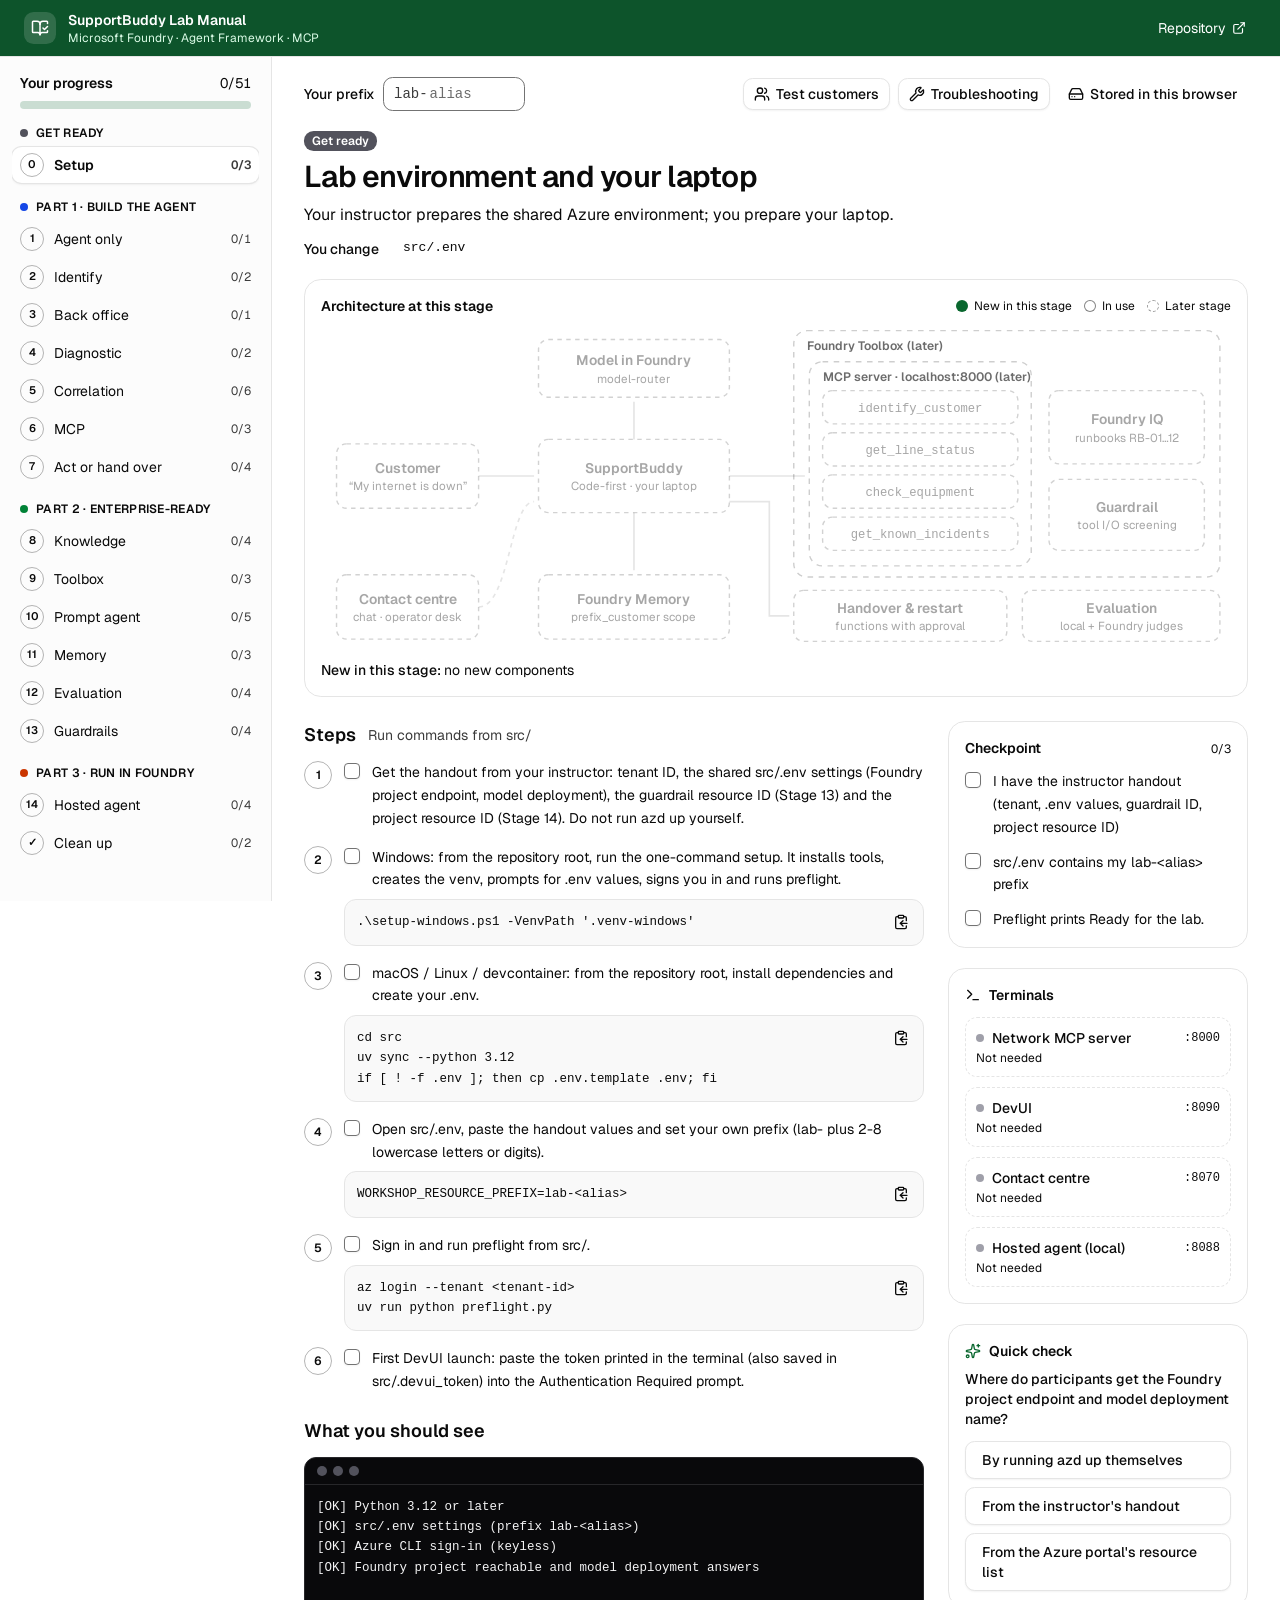
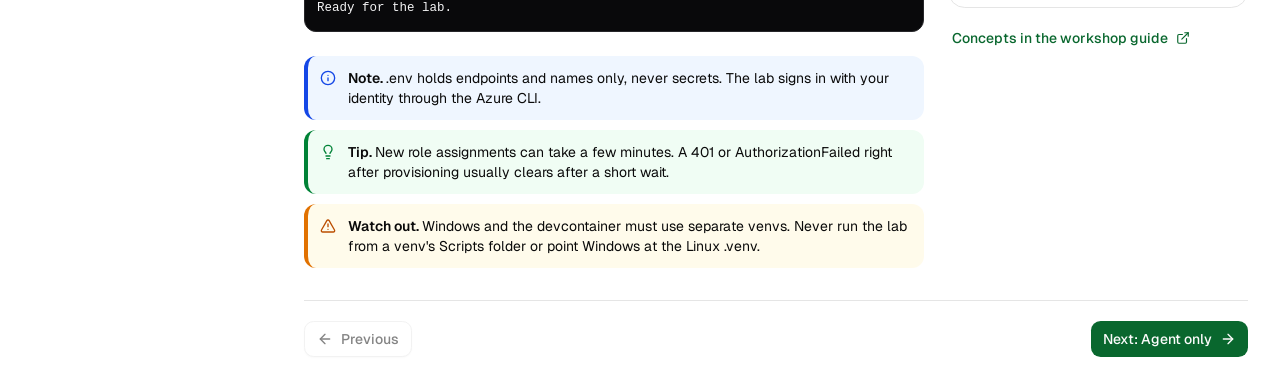
==== lab-manual/index.html @ 5c389575 "Add interactive lab manual and publish it with GitHub Pages - lab-manual/: pre-built static particip" ====
<!doctype html>
<html lang="en">
  <head>
    <meta charset="UTF-8" />
    <meta name="viewport" content="width=device-width, initial-scale=1.0" />
    <meta name="color-scheme" content="light dark" />
    <title>SupportBuddy lab manual</title>
    <meta name="description" content="Step-by-step participant guide for the SupportBuddy Microsoft Foundry agents workshop." />
    <script type="module" crossorigin src="./assets/index-DLdV7Hp9.js"></script>
    <link rel="stylesheet" crossorigin href="./assets/index-BqNUAsGU.css">
  </head>
  <body>
    <div id="root"></div>
  </body>
</html>
---- lab-manual/assets/index-BqNUAsGU.css ----
@layer properties{@supports (((-webkit-hyphens:none)) and (not (margin-trim:inline))) or ((-moz-orient:inline) and (not (color:rgb(from red r g b)))){*,:before,:after,::backdrop{--tw-translate-x:0;--tw-translate-y:0;--tw-translate-z:0;--tw-rotate-x:initial;--tw-rotate-y:initial;--tw-rotate-z:initial;--tw-skew-x:initial;--tw-skew-y:initial;--tw-space-y-reverse:0;--tw-space-x-reverse:0;--tw-divide-y-reverse:0;--tw-border-style:solid;--tw-leading:initial;--tw-font-weight:initial;--tw-tracking:initial;--tw-ordinal:initial;--tw-slashed-zero:initial;--tw-numeric-figure:initial;--tw-numeric-spacing:initial;--tw-numeric-fraction:initial;--tw-shadow:0 0 #0000;--tw-shadow-color:initial;--tw-shadow-alpha:100%;--tw-inset-shadow:0 0 #0000;--tw-inset-shadow-color:initial;--tw-inset-shadow-alpha:100%;--tw-ring-color:initial;--tw-ring-shadow:0 0 #0000;--tw-inset-ring-color:initial;--tw-inset-ring-shadow:0 0 #0000;--tw-ring-inset:initial;--tw-ring-offset-width:0px;--tw-ring-offset-color:#fff;--tw-ring-offset-shadow:0 0 #0000;--tw-outline-style:solid;--tw-blur:initial;--tw-brightness:initial;--tw-contrast:initial;--tw-grayscale:initial;--tw-hue-rotate:initial;--tw-invert:initial;--tw-opacity:initial;--tw-saturate:initial;--tw-sepia:initial;--tw-drop-shadow:initial;--tw-drop-shadow-color:initial;--tw-drop-shadow-alpha:100%;--tw-drop-shadow-size:initial;--tw-duration:initial;--tw-ease:initial;--tw-content:"";--tw-animation-delay:0s;--tw-animation-direction:normal;--tw-animation-duration:initial;--tw-animation-fill-mode:none;--tw-animation-iteration-count:1;--tw-enter-blur:0;--tw-enter-opacity:1;--tw-enter-rotate:0;--tw-enter-scale:1;--tw-enter-translate-x:0;--tw-enter-translate-y:0;--tw-exit-blur:0;--tw-exit-opacity:1;--tw-exit-rotate:0;--tw-exit-scale:1;--tw-exit-translate-x:0;--tw-exit-translate-y:0}}}@layer theme{:root,:host{--font-sans:"Geist Variable", sans-serif;--font-mono:ui-monospace, SFMono-Regular, Menlo, Monaco, Consolas, "Liberation Mono", "Courier New", monospace;--color-red-50:oklch(97.1% .013 17.38);--color-red-300:oklch(80.8% .114 19.571);--color-red-700:oklch(50.5% .213 27.518);--color-red-950:oklch(25.8% .092 26.042);--color-orange-700:oklch(55.3% .195 38.402);--color-amber-50:oklch(98.7% .022 95.277);--color-amber-100:oklch(96.2% .059 95.617);--color-amber-200:oklch(92.4% .12 95.746);--color-amber-300:oklch(87.9% .169 91.605);--color-amber-600:oklch(66.6% .179 58.318);--color-amber-700:oklch(55.5% .163 48.998);--color-amber-900:oklch(41.4% .112 45.904);--color-amber-950:oklch(27.9% .077 45.635);--color-green-50:oklch(98.2% .018 155.826);--color-green-100:oklch(96.2% .044 156.743);--color-green-200:oklch(92.5% .084 155.995);--color-green-300:oklch(87.1% .15 154.449);--color-green-600:oklch(62.7% .194 149.214);--color-green-700:oklch(52.7% .154 150.069);--color-green-900:oklch(39.3% .095 152.535);--color-green-950:oklch(26.6% .065 152.934);--color-blue-50:oklch(97% .014 254.604);--color-blue-100:oklch(93.2% .032 255.585);--color-blue-200:oklch(88.2% .059 254.128);--color-blue-300:oklch(80.9% .105 251.813);--color-blue-700:oklch(48.8% .243 264.376);--color-blue-900:oklch(37.9% .146 265.522);--color-blue-950:oklch(28.2% .091 267.935);--color-violet-50:oklch(96.9% .016 293.756);--color-violet-300:oklch(81.1% .111 293.571);--color-violet-600:oklch(54.1% .281 293.009);--color-violet-700:oklch(49.1% .27 292.581);--color-violet-950:oklch(28.3% .141 291.089);--color-zinc-100:oklch(96.7% .001 286.375);--color-zinc-400:oklch(70.5% .015 286.067);--color-zinc-600:oklch(44.2% .017 285.786);--color-zinc-800:oklch(27.4% .006 286.033);--color-zinc-950:oklch(14.1% .005 285.823);--color-black:#000;--color-white:#fff;--spacing:.25rem;--container-xs:20rem;--container-sm:24rem;--container-lg:32rem;--container-xl:36rem;--container-2xl:42rem;--container-3xl:48rem;--text-xs:.75rem;--text-xs--line-height:calc(1 / .75);--text-sm:.875rem;--text-sm--line-height:calc(1.25 / .875);--text-base:1rem;--text-base--line-height: 1.5 ;--text-lg:1.125rem;--text-lg--line-height:calc(1.75 / 1.125);--text-2xl:1.5rem;--text-2xl--line-height:calc(2 / 1.5);--text-3xl:1.875rem;--text-3xl--line-height: 1.2 ;--font-weight-normal:400;--font-weight-medium:500;--font-weight-semibold:600;--tracking-tight:-.025em;--tracking-wide:.025em;--tracking-widest:.1em;--leading-tight:1.25;--leading-relaxed:1.625;--radius-xs:.125rem;--ease-in-out:cubic-bezier(.4, 0, .2, 1);--animate-spin:spin 1s linear infinite;--animate-pulse:pulse 2s cubic-bezier(.4, 0, .6, 1) infinite;--animate-bounce:bounce 1s infinite;--aspect-video:16 / 9;--default-transition-duration:.15s;--default-transition-timing-function:cubic-bezier(.4, 0, .2, 1);--default-font-family:"Geist Variable", sans-serif;--default-mono-font-family:var(--font-mono);--color-border:var(--border)}}@layer base{*,:after,:before,::backdrop{box-sizing:border-box;border:0 solid;margin:0;padding:0}::file-selector-button{box-sizing:border-box;border:0 solid;margin:0;padding:0}html,:host{-webkit-text-size-adjust:100%;tab-size:4;line-height:1.5;font-family:var(--default-font-family,ui-sans-serif, system-ui, sans-serif, "Apple Color Emoji", "Segoe UI Emoji", "Segoe UI Symbol", "Noto Color Emoji");font-feature-settings:var(--default-font-feature-settings,normal);font-variation-settings:var(--default-font-variation-settings,normal);-webkit-tap-highlight-color:transparent}hr{height:0;color:inherit;border-top-width:1px}abbr:where([title]){-webkit-text-decoration:underline dotted;text-decoration:underline dotted}h1,h2,h3,h4,h5,h6{font-size:inherit;font-weight:inherit}a{color:inherit;-webkit-text-decoration:inherit;text-decoration:inherit}b,strong{font-weight:bolder}code,kbd,samp,pre{font-family:var(--default-mono-font-family,ui-monospace, SFMono-Regular, Menlo, Monaco, Consolas, "Liberation Mono", "Courier New", monospace);font-feature-settings:var(--default-mono-font-feature-settings,normal);font-variation-settings:var(--default-mono-font-variation-settings,normal);font-size:1em}small{font-size:80%}sub,sup{vertical-align:baseline;font-size:75%;line-height:0;position:relative}sub{bottom:-.25em}sup{top:-.5em}table{text-indent:0;border-color:inherit;border-collapse:collapse}:-moz-focusring{outline:auto}progress{vertical-align:baseline}summary{display:list-item}ol,ul,menu{list-style:none}img,svg,video,canvas,audio,iframe,embed,object{vertical-align:middle;display:block}img,video{max-width:100%;height:auto}button,input,select,optgroup,textarea{font:inherit;font-feature-settings:inherit;font-variation-settings:inherit;letter-spacing:inherit;color:inherit;opacity:1;background-color:#0000;border-radius:0}::file-selector-button{font:inherit;font-feature-settings:inherit;font-variation-settings:inherit;letter-spacing:inherit;color:inherit;opacity:1;background-color:#0000;border-radius:0}:where(select:is([multiple],[size])) optgroup{font-weight:bolder}:where(select:is([multiple],[size])) optgroup option{padding-inline-start:20px}::file-selector-button{margin-inline-end:4px}::placeholder{opacity:1}@supports (not ((-webkit-appearance:-apple-pay-button))) or (contain-intrinsic-size:1px){::placeholder{color:currentColor}@supports (color:color-mix(in lab,red,red)){::placeholder{color:color-mix(in oklab,currentcolor 50%,transparent)}}}textarea{resize:vertical}::-webkit-search-decoration{-webkit-appearance:none}::-webkit-date-and-time-value{min-height:1lh;text-align:inherit}::-webkit-datetime-edit{display:inline-flex}::-webkit-datetime-edit-fields-wrapper{padding:0}::-webkit-datetime-edit{padding-block:0}::-webkit-datetime-edit-year-field{padding-block:0}::-webkit-datetime-edit-month-field{padding-block:0}::-webkit-datetime-edit-day-field{padding-block:0}::-webkit-datetime-edit-hour-field{padding-block:0}::-webkit-datetime-edit-minute-field{padding-block:0}::-webkit-datetime-edit-second-field{padding-block:0}::-webkit-datetime-edit-millisecond-field{padding-block:0}::-webkit-datetime-edit-meridiem-field{padding-block:0}::-webkit-calendar-picker-indicator{line-height:1}:-moz-ui-invalid{box-shadow:none}button,input:where([type=button],[type=reset],[type=submit]){appearance:button}::file-selector-button{appearance:button}::-webkit-inner-spin-button{height:auto}::-webkit-outer-spin-button{height:auto}[hidden]:where(:not([hidden=until-found])){display:none!important}*{border-color:var(--border);outline-color:var(--ring)}@supports (color:color-mix(in lab,red,red)){*{outline-color:color-mix(in oklab,var(--ring) 50%,transparent)}}body{background-color:var(--background);color:var(--foreground)}html{font-family:Geist Variable,sans-serif}}@layer components;@layer utilities{.\@container\/card-header{container:card-header/inline-size}.pointer-events-auto{pointer-events:auto}.pointer-events-none{pointer-events:none}.invisible{visibility:hidden}.visible{visibility:visible}.sr-only{clip-path:inset(50%);white-space:nowrap;border-width:0;width:1px;height:1px;margin:-1px;padding:0;position:absolute;overflow:hidden}.absolute{position:absolute}.fixed{position:fixed}.relative{position:relative}.static{position:static}.sticky{position:sticky}.inset-0{inset:calc(var(--spacing) * 0)}.inset-x-0{inset-inline:calc(var(--spacing) * 0)}.inset-y-0{inset-block:calc(var(--spacing) * 0)}.start{inset-inline-start:var(--spacing)}.end{inset-inline-end:var(--spacing)}.top-0{top:calc(var(--spacing) * 0)}.top-1\.5{top:calc(var(--spacing) * 1.5)}.top-1\/2{top:50%}.top-2\.5{top:calc(var(--spacing) * 2.5)}.top-3\.5{top:calc(var(--spacing) * 3.5)}.top-\[1px\]{top:1px}.top-\[50\%\]{top:50%}.top-\[60\%\]{top:60%}.top-\[calc\(1rem\+var\(--dialog-scroll-top\,0px\)\)\]{top:calc(1rem + var(--dialog-scroll-top,0px))}.top-full{top:100%}.right-0{right:calc(var(--spacing) * 0)}.right-1{right:calc(var(--spacing) * 1)}.right-1\.5{right:calc(var(--spacing) * 1.5)}.right-2{right:calc(var(--spacing) * 2)}.right-3{right:calc(var(--spacing) * 3)}.right-3\.5{right:calc(var(--spacing) * 3.5)}.right-4{right:calc(var(--spacing) * 4)}.right-\[calc\(1rem-var\(--dialog-scroll-left\,0px\)\)\]{right:calc(1rem - var(--dialog-scroll-left,0px))}.bottom-0{bottom:calc(var(--spacing) * 0)}.left-0{left:calc(var(--spacing) * 0)}.left-1\/2{left:50%}.left-2{left:calc(var(--spacing) * 2)}.left-2\.5{left:calc(var(--spacing) * 2.5)}.left-\[50\%\]{left:50%}.isolate{isolation:isolate}.z-10{z-index:10}.z-20{z-index:20}.z-30{z-index:30}.z-50{z-index:50}.z-\[1\]{z-index:1}.z-\[60\]{z-index:60}.col-start-2{grid-column-start:2}.row-span-2{grid-row:span 2/span 2}.row-start-1{grid-row-start:1}.container{width:100%}@media(min-width:40rem){.container{max-width:40rem}}@media(min-width:48rem){.container{max-width:48rem}}@media(min-width:64rem){.container{max-width:64rem}}@media(min-width:80rem){.container{max-width:80rem}}@media(min-width:96rem){.container{max-width:96rem}}.m-0\!{margin:calc(var(--spacing) * 0)!important}.-mx-1{margin-inline:calc(var(--spacing) * -1)}.mx-2{margin-inline:calc(var(--spacing) * 2)}.mx-3\.5{margin-inline:calc(var(--spacing) * 3.5)}.mx-auto{margin-inline:auto}.my-0\.5{margin-block:calc(var(--spacing) * .5)}.my-1{margin-block:calc(var(--spacing) * 1)}.my-3{margin-block:calc(var(--spacing) * 3)}.my-4{margin-block:calc(var(--spacing) * 4)}.mt-0\.5{margin-top:calc(var(--spacing) * .5)}.mt-1{margin-top:calc(var(--spacing) * 1)}.mt-1\.5{margin-top:calc(var(--spacing) * 1.5)}.mt-2{margin-top:calc(var(--spacing) * 2)}.mt-3{margin-top:calc(var(--spacing) * 3)}.mt-4{margin-top:calc(var(--spacing) * 4)}.mt-6{margin-top:calc(var(--spacing) * 6)}.mt-8{margin-top:calc(var(--spacing) * 8)}.mt-auto{margin-top:auto}.mr-2{margin-right:calc(var(--spacing) * 2)}.mb-2{margin-bottom:calc(var(--spacing) * 2)}.mb-3{margin-bottom:calc(var(--spacing) * 3)}.mb-4{margin-bottom:calc(var(--spacing) * 4)}.mb-5{margin-bottom:calc(var(--spacing) * 5)}.-ml-2{margin-left:calc(var(--spacing) * -2)}.ml-1{margin-left:calc(var(--spacing) * 1)}.ml-5{margin-left:calc(var(--spacing) * 5)}.ml-auto{margin-left:auto}.line-clamp-1{-webkit-line-clamp:1;-webkit-box-orient:vertical;display:-webkit-box;overflow:hidden}.block{display:block}.contents{display:contents}.flex{display:flex}.grid{display:grid}.hidden{display:none}.inline{display:inline}.inline-flex{display:inline-flex}.table{display:table}.table-caption{display:table-caption}.table-cell{display:table-cell}.table-row{display:table-row}.field-sizing-content{field-sizing:content}.aspect-square{aspect-ratio:1}.aspect-video{aspect-ratio:var(--aspect-video)}.size-\(--cell-size\){width:var(--cell-size);height:var(--cell-size)}.size-1\.5{width:calc(var(--spacing) * 1.5);height:calc(var(--spacing) * 1.5)}.size-2{width:calc(var(--spacing) * 2);height:calc(var(--spacing) * 2)}.size-2\.5{width:calc(var(--spacing) * 2.5);height:calc(var(--spacing) * 2.5)}.size-3{width:calc(var(--spacing) * 3);height:calc(var(--spacing) * 3)}.size-3\.5{width:calc(var(--spacing) * 3.5);height:calc(var(--spacing) * 3.5)}.size-4{width:calc(var(--spacing) * 4);height:calc(var(--spacing) * 4)}.size-4\.5{width:calc(var(--spacing) * 4.5);height:calc(var(--spacing) * 4.5)}.size-6{width:calc(var(--spacing) * 6);height:calc(var(--spacing) * 6)}.size-7{width:calc(var(--spacing) * 7);height:calc(var(--spacing) * 7)}.size-8{width:calc(var(--spacing) * 8);height:calc(var(--spacing) * 8)}.size-9{width:calc(var(--spacing) * 9);height:calc(var(--spacing) * 9)}.size-10{width:calc(var(--spacing) * 10);height:calc(var(--spacing) * 10)}.size-16{width:calc(var(--spacing) * 16);height:calc(var(--spacing) * 16)}.size-auto{width:auto;height:auto}.size-full{width:100%;height:100%}.h-\(--cell-size\){height:var(--cell-size)}.h-1\.5{height:calc(var(--spacing) * 1.5)}.h-2{height:calc(var(--spacing) * 2)}.h-2\.5{height:calc(var(--spacing) * 2.5)}.h-4{height:calc(var(--spacing) * 4)}.h-5{height:calc(var(--spacing) * 5)}.h-6{height:calc(var(--spacing) * 6)}.h-7{height:calc(var(--spacing) * 7)}.h-8{height:calc(var(--spacing) * 8)}.h-9{height:calc(var(--spacing) * 9)}.h-10{height:calc(var(--spacing) * 10)}.h-12{height:calc(var(--spacing) * 12)}.h-14{height:calc(var(--spacing) * 14)}.h-\[calc\(100\%-1px\)\]{height:calc(100% - 1px)}.h-\[var\(--radix-navigation-menu-viewport-height\)\]{height:var(--radix-navigation-menu-viewport-height)}.h-\[var\(--radix-select-trigger-height\)\]{height:var(--radix-select-trigger-height)}.h-auto{height:auto}.h-full{height:100%}.h-px{height:1px}.h-screen{height:100vh}.h-svh{height:100svh}.max-h-\(--radix-context-menu-content-available-height\){max-height:var(--radix-context-menu-content-available-height)}.max-h-\(--radix-dropdown-menu-content-available-height\){max-height:var(--radix-dropdown-menu-content-available-height)}.max-h-\(--radix-select-content-available-height\){max-height:var(--radix-select-content-available-height)}.max-h-40{max-height:calc(var(--spacing) * 40)}.max-h-64{max-height:calc(var(--spacing) * 64)}.max-h-80{max-height:calc(var(--spacing) * 80)}.max-h-96{max-height:calc(var(--spacing) * 96)}.max-h-\[85vh\]{max-height:85vh}.max-h-\[100dvh\]{max-height:100dvh}.max-h-\[300px\]{max-height:300px}.max-h-\[calc\(100dvh-2rem\)\]{max-height:calc(100dvh - 2rem)}.min-h-0{min-height:calc(var(--spacing) * 0)}.min-h-4{min-height:calc(var(--spacing) * 4)}.min-h-8{min-height:calc(var(--spacing) * 8)}.min-h-16{min-height:calc(var(--spacing) * 16)}.min-h-\[100dvh\]{min-height:100dvh}.min-h-screen{min-height:100vh}.min-h-svh{min-height:100svh}.w-\(--cell-size\){width:var(--cell-size)}.w-\(--sidebar-width\){width:var(--sidebar-width)}.w-0{width:calc(var(--spacing) * 0)}.w-1{width:calc(var(--spacing) * 1)}.w-2{width:calc(var(--spacing) * 2)}.w-2\.5{width:calc(var(--spacing) * 2.5)}.w-3\/4{width:75%}.w-4{width:calc(var(--spacing) * 4)}.w-5{width:calc(var(--spacing) * 5)}.w-20{width:calc(var(--spacing) * 20)}.w-24{width:calc(var(--spacing) * 24)}.w-64{width:calc(var(--spacing) * 64)}.w-72{width:calc(var(--spacing) * 72)}.w-auto{width:auto}.w-fit{width:fit-content}.w-full{width:100%}.w-max{width:max-content}.w-px{width:1px}.max-w-\(--skeleton-width\){max-width:var(--skeleton-width)}.max-w-2xl{max-width:var(--container-2xl)}.max-w-3xl{max-width:var(--container-3xl)}.max-w-56{max-width:calc(var(--spacing) * 56)}.max-w-60{max-width:calc(var(--spacing) * 60)}.max-w-\[85\%\]{max-width:85%}.max-w-\[250px\]{max-width:250px}.max-w-\[1440px\]{max-width:1440px}.max-w-\[calc\(100\%-2rem\)\]{max-width:calc(100% - 2rem)}.max-w-full{max-width:100%}.max-w-lg{max-width:var(--container-lg)}.max-w-max{max-width:max-content}.max-w-sm{max-width:var(--container-sm)}.max-w-xl{max-width:var(--container-xl)}.min-w-\(--cell-size\){min-width:var(--cell-size)}.min-w-0{min-width:calc(var(--spacing) * 0)}.min-w-5{min-width:calc(var(--spacing) * 5)}.min-w-8{min-width:calc(var(--spacing) * 8)}.min-w-9{min-width:calc(var(--spacing) * 9)}.min-w-10{min-width:calc(var(--spacing) * 10)}.min-w-\[8rem\]{min-width:8rem}.min-w-\[12rem\]{min-width:12rem}.min-w-\[var\(--radix-select-trigger-width\)\]{min-width:var(--radix-select-trigger-width)}.flex-1{flex:1}.shrink-0{flex-shrink:0}.grow{flex-grow:1}.caption-bottom{caption-side:bottom}.border-collapse{border-collapse:collapse}.origin-\(--radix-context-menu-content-transform-origin\){transform-origin:var(--radix-context-menu-content-transform-origin)}.origin-\(--radix-dropdown-menu-content-transform-origin\){transform-origin:var(--radix-dropdown-menu-content-transform-origin)}.origin-\(--radix-hover-card-content-transform-origin\){transform-origin:var(--radix-hover-card-content-transform-origin)}.origin-\(--radix-menubar-content-transform-origin\){transform-origin:var(--radix-menubar-content-transform-origin)}.origin-\(--radix-popover-content-transform-origin\){transform-origin:var(--radix-popover-content-transform-origin)}.origin-\(--radix-select-content-transform-origin\){transform-origin:var(--radix-select-content-transform-origin)}.origin-\(--radix-tooltip-content-transform-origin\){transform-origin:var(--radix-tooltip-content-transform-origin)}.-translate-x-1\/2{--tw-translate-x: -50% ;translate:var(--tw-translate-x) var(--tw-translate-y)}.-translate-x-px{--tw-translate-x:-1px;translate:var(--tw-translate-x) var(--tw-translate-y)}.translate-x-\[-50\%\]{--tw-translate-x:-50%;translate:var(--tw-translate-x) var(--tw-translate-y)}.translate-x-px{--tw-translate-x:1px;translate:var(--tw-translate-x) var(--tw-translate-y)}.-translate-y-1\/2{--tw-translate-y: -50% ;translate:var(--tw-translate-x) var(--tw-translate-y)}.translate-y-0\.5{--tw-translate-y:calc(var(--spacing) * .5);translate:var(--tw-translate-x) var(--tw-translate-y)}.translate-y-\[-50\%\]{--tw-translate-y:-50%;translate:var(--tw-translate-x) var(--tw-translate-y)}.translate-y-\[calc\(-50\%_-_2px\)\]{--tw-translate-y: calc(-50% - 2px) ;translate:var(--tw-translate-x) var(--tw-translate-y)}.rotate-45{rotate:45deg}.transform{transform:var(--tw-rotate-x,) var(--tw-rotate-y,) var(--tw-rotate-z,) var(--tw-skew-x,) var(--tw-skew-y,)}.animate-bounce{animation:var(--animate-bounce)}.animate-in{animation:enter var(--tw-animation-duration,var(--tw-duration,.15s))var(--tw-ease,ease)var(--tw-animation-delay,0s)var(--tw-animation-iteration-count,1)var(--tw-animation-direction,normal)var(--tw-animation-fill-mode,none)}.animate-pulse{animation:var(--animate-pulse)}.animate-spin{animation:var(--animate-spin)}.cursor-col-resize{cursor:col-resize}.cursor-default{cursor:default}.cursor-pointer{cursor:pointer}.cursor-zoom-in{cursor:zoom-in}.touch-none{touch-action:none}.resize-none{resize:none}.scroll-my-1{scroll-margin-block:calc(var(--spacing) * 1)}.scroll-py-1{scroll-padding-block:calc(var(--spacing) * 1)}.list-decimal{list-style-type:decimal}.list-disc{list-style-type:disc}.list-none{list-style-type:none}.appearance-none{appearance:none}.auto-rows-min{grid-auto-rows:min-content}.grid-cols-\[0_1fr\]{grid-template-columns:0 1fr}.grid-rows-\[auto_1fr\]{grid-template-rows:auto 1fr}.grid-rows-\[auto_auto\]{grid-template-rows:auto auto}.grid-rows-\[minmax\(0\,1fr\)\]{grid-template-rows:minmax(0,1fr)}.flex-col{flex-direction:column}.flex-col-reverse{flex-direction:column-reverse}.flex-row{flex-direction:row}.flex-wrap{flex-wrap:wrap}.place-content-center{place-content:center}.place-items-center{place-items:center}.items-baseline{align-items:baseline}.items-center{align-items:center}.items-end{align-items:flex-end}.items-start{align-items:flex-start}.items-stretch{align-items:stretch}.justify-between{justify-content:space-between}.justify-center{justify-content:center}.justify-end{justify-content:flex-end}.justify-start{justify-content:flex-start}.justify-items-start{justify-items:start}.gap-0{gap:calc(var(--spacing) * 0)}.gap-1{gap:calc(var(--spacing) * 1)}.gap-1\.5{gap:calc(var(--spacing) * 1.5)}.gap-2{gap:calc(var(--spacing) * 2)}.gap-2\.5{gap:calc(var(--spacing) * 2.5)}.gap-3{gap:calc(var(--spacing) * 3)}.gap-4{gap:calc(var(--spacing) * 4)}.gap-6{gap:calc(var(--spacing) * 6)}.gap-\[--spacing\(var\(--gap\)\)\]{gap:calc(var(--spacing) * var(--gap))}:where(.space-y-0\.5>:not(:last-child)){--tw-space-y-reverse:0;margin-block-start:calc(calc(var(--spacing) * .5) * var(--tw-space-y-reverse));margin-block-end:calc(calc(var(--spacing) * .5) * calc(1 - var(--tw-space-y-reverse)))}:where(.space-y-1>:not(:last-child)){--tw-space-y-reverse:0;margin-block-start:calc(calc(var(--spacing) * 1) * var(--tw-space-y-reverse));margin-block-end:calc(calc(var(--spacing) * 1) * calc(1 - var(--tw-space-y-reverse)))}:where(.space-y-2>:not(:last-child)){--tw-space-y-reverse:0;margin-block-start:calc(calc(var(--spacing) * 2) * var(--tw-space-y-reverse));margin-block-end:calc(calc(var(--spacing) * 2) * calc(1 - var(--tw-space-y-reverse)))}:where(.space-y-2\.5>:not(:last-child)){--tw-space-y-reverse:0;margin-block-start:calc(calc(var(--spacing) * 2.5) * var(--tw-space-y-reverse));margin-block-end:calc(calc(var(--spacing) * 2.5) * calc(1 - var(--tw-space-y-reverse)))}:where(.space-y-3>:not(:last-child)){--tw-space-y-reverse:0;margin-block-start:calc(calc(var(--spacing) * 3) * var(--tw-space-y-reverse));margin-block-end:calc(calc(var(--spacing) * 3) * calc(1 - var(--tw-space-y-reverse)))}:where(.space-y-4>:not(:last-child)){--tw-space-y-reverse:0;margin-block-start:calc(calc(var(--spacing) * 4) * var(--tw-space-y-reverse));margin-block-end:calc(calc(var(--spacing) * 4) * calc(1 - var(--tw-space-y-reverse)))}:where(.space-y-5>:not(:last-child)){--tw-space-y-reverse:0;margin-block-start:calc(calc(var(--spacing) * 5) * var(--tw-space-y-reverse));margin-block-end:calc(calc(var(--spacing) * 5) * calc(1 - var(--tw-space-y-reverse)))}:where(.space-y-6>:not(:last-child)){--tw-space-y-reverse:0;margin-block-start:calc(calc(var(--spacing) * 6) * var(--tw-space-y-reverse));margin-block-end:calc(calc(var(--spacing) * 6) * calc(1 - var(--tw-space-y-reverse)))}.gap-x-6{column-gap:calc(var(--spacing) * 6)}:where(.-space-x-2>:not(:last-child)){--tw-space-x-reverse:0;margin-inline-start:calc(calc(var(--spacing) * -2) * var(--tw-space-x-reverse));margin-inline-end:calc(calc(var(--spacing) * -2) * calc(1 - var(--tw-space-x-reverse)))}.gap-y-0\.5{row-gap:calc(var(--spacing) * .5)}.gap-y-1{row-gap:calc(var(--spacing) * 1)}:where(.divide-y>:not(:last-child)){--tw-divide-y-reverse:0;border-bottom-style:var(--tw-border-style);border-top-style:var(--tw-border-style);border-top-width:calc(1px * var(--tw-divide-y-reverse));border-bottom-width:calc(1px * calc(1 - var(--tw-divide-y-reverse)))}.self-start{align-self:flex-start}.self-stretch{align-self:stretch}.justify-self-end{justify-self:flex-end}.truncate{text-overflow:ellipsis;white-space:nowrap;overflow:hidden}.overflow-auto{overflow:auto}.overflow-hidden{overflow:hidden}.overflow-x-auto{overflow-x:auto}.overflow-x-hidden{overflow-x:hidden}.overflow-y-auto{overflow-y:auto}.overscroll-contain{overscroll-behavior:contain}.rounded{border-radius:.25rem}.rounded-2xl{border-radius:calc(var(--radius) * 1.8)}.rounded-\[2px\]{border-radius:2px}.rounded-\[4px\]{border-radius:4px}.rounded-\[inherit\]{border-radius:inherit}.rounded-full{border-radius:3.40282e38px}.rounded-lg{border-radius:var(--radius)}.rounded-md{border-radius:calc(var(--radius) * .8)}.rounded-none{border-radius:0}.rounded-sm{border-radius:calc(var(--radius) * .6)}.rounded-xl{border-radius:calc(var(--radius) * 1.4)}.rounded-xs{border-radius:var(--radius-xs)}.rounded-l-md{border-top-left-radius:calc(var(--radius) * .8);border-bottom-left-radius:calc(var(--radius) * .8)}.rounded-tl-sm{border-top-left-radius:calc(var(--radius) * .6)}.rounded-r-md{border-top-right-radius:calc(var(--radius) * .8);border-bottom-right-radius:calc(var(--radius) * .8)}.border{border-style:var(--tw-border-style);border-width:1px}.border-0{border-style:var(--tw-border-style);border-width:0}.border-\[1\.5px\]{border-style:var(--tw-border-style);border-width:1.5px}.border-t{border-top-style:var(--tw-border-style);border-top-width:1px}.border-r{border-right-style:var(--tw-border-style);border-right-width:1px}.border-r-2{border-right-style:var(--tw-border-style);border-right-width:2px}.border-b{border-bottom-style:var(--tw-border-style);border-bottom-width:1px}.border-l{border-left-style:var(--tw-border-style);border-left-width:1px}.border-l-2{border-left-style:var(--tw-border-style);border-left-width:2px}.border-l-4{border-left-style:var(--tw-border-style);border-left-width:4px}.border-dashed{--tw-border-style:dashed;border-style:dashed}.border-\(--color-border\){border-color:var(--color-border)}.border-amber-600{border-color:var(--color-amber-600)}.border-blue-700{border-color:var(--color-blue-700)}.border-border,.border-border\/50{border-color:var(--border)}@supports (color:color-mix(in lab,red,red)){.border-border\/50{border-color:color-mix(in oklab,var(--border) 50%,transparent)}}.border-control-border{border-color:var(--control-border)}.border-destructive\/20{border-color:var(--destructive)}@supports (color:color-mix(in lab,red,red)){.border-destructive\/20{border-color:color-mix(in oklab,var(--destructive) 20%,transparent)}}.border-destructive\/40{border-color:var(--destructive)}@supports (color:color-mix(in lab,red,red)){.border-destructive\/40{border-color:color-mix(in oklab,var(--destructive) 40%,transparent)}}.border-destructive\/50{border-color:var(--destructive)}@supports (color:color-mix(in lab,red,red)){.border-destructive\/50{border-color:color-mix(in oklab,var(--destructive) 50%,transparent)}}.border-foreground\/30{border-color:var(--foreground)}@supports (color:color-mix(in lab,red,red)){.border-foreground\/30{border-color:color-mix(in oklab,var(--foreground) 30%,transparent)}}.border-foreground\/40{border-color:var(--foreground)}@supports (color:color-mix(in lab,red,red)){.border-foreground\/40{border-color:color-mix(in oklab,var(--foreground) 40%,transparent)}}.border-foreground\/50{border-color:var(--foreground)}@supports (color:color-mix(in lab,red,red)){.border-foreground\/50{border-color:color-mix(in oklab,var(--foreground) 50%,transparent)}}.border-green-700{border-color:var(--color-green-700)}.border-input{border-color:var(--input)}.border-primary{border-color:var(--primary)}.border-red-700{border-color:var(--color-red-700)}.border-sidebar-border{border-color:var(--sidebar-border)}.border-transparent{border-color:#0000}.border-violet-600{border-color:var(--color-violet-600)}.border-zinc-800{border-color:var(--color-zinc-800)}.border-t-transparent{border-top-color:#0000}.border-l-transparent{border-left-color:#0000}.bg-\(--color-bg\){background-color:var(--color-bg)}.bg-\[Canvas\]{background-color:canvas}.bg-accent{background-color:var(--accent)}.bg-amber-50{background-color:var(--color-amber-50)}.bg-amber-100{background-color:var(--color-amber-100)}.bg-amber-600{background-color:var(--color-amber-600)}.bg-background{background-color:var(--background)}.bg-black\/50{background-color:#00000080}@supports (color:color-mix(in lab,red,red)){.bg-black\/50{background-color:color-mix(in oklab,var(--color-black) 50%,transparent)}}.bg-black\/80{background-color:#000c}@supports (color:color-mix(in lab,red,red)){.bg-black\/80{background-color:color-mix(in oklab,var(--color-black) 80%,transparent)}}.bg-blue-50{background-color:var(--color-blue-50)}.bg-blue-100{background-color:var(--color-blue-100)}.bg-blue-700{background-color:var(--color-blue-700)}.bg-border{background-color:var(--border)}.bg-card{background-color:var(--card)}.bg-current{background-color:currentColor}.bg-destructive,.bg-destructive\/5{background-color:var(--destructive)}@supports (color:color-mix(in lab,red,red)){.bg-destructive\/5{background-color:color-mix(in oklab,var(--destructive) 5%,transparent)}}.bg-destructive\/10{background-color:var(--destructive)}@supports (color:color-mix(in lab,red,red)){.bg-destructive\/10{background-color:color-mix(in oklab,var(--destructive) 10%,transparent)}}.bg-foreground{background-color:var(--foreground)}.bg-green-50{background-color:var(--color-green-50)}.bg-green-100{background-color:var(--color-green-100)}.bg-green-600{background-color:var(--color-green-600)}.bg-green-700{background-color:var(--color-green-700)}.bg-green-900{background-color:var(--color-green-900)}.bg-input{background-color:var(--input)}.bg-muted,.bg-muted\/30{background-color:var(--muted)}@supports (color:color-mix(in lab,red,red)){.bg-muted\/30{background-color:color-mix(in oklab,var(--muted) 30%,transparent)}}.bg-muted\/50{background-color:var(--muted)}@supports (color:color-mix(in lab,red,red)){.bg-muted\/50{background-color:color-mix(in oklab,var(--muted) 50%,transparent)}}.bg-muted\/60{background-color:var(--muted)}@supports (color:color-mix(in lab,red,red)){.bg-muted\/60{background-color:color-mix(in oklab,var(--muted) 60%,transparent)}}.bg-orange-700{background-color:var(--color-orange-700)}.bg-popover{background-color:var(--popover)}.bg-primary,.bg-primary\/20{background-color:var(--primary)}@supports (color:color-mix(in lab,red,red)){.bg-primary\/20{background-color:color-mix(in oklab,var(--primary) 20%,transparent)}}.bg-red-50{background-color:var(--color-red-50)}.bg-secondary{background-color:var(--secondary)}.bg-sidebar{background-color:var(--sidebar)}.bg-sidebar-border{background-color:var(--sidebar-border)}.bg-transparent{background-color:#0000}.bg-violet-50{background-color:var(--color-violet-50)}.bg-white{background-color:var(--color-white)}.bg-white\/15{background-color:#ffffff26}@supports (color:color-mix(in lab,red,red)){.bg-white\/15{background-color:color-mix(in oklab,var(--color-white) 15%,transparent)}}.bg-zinc-400{background-color:var(--color-zinc-400)}.bg-zinc-600{background-color:var(--color-zinc-600)}.bg-zinc-950{background-color:var(--color-zinc-950)}.fill-card{fill:var(--card)}.fill-current{fill:currentColor}.fill-foreground,.fill-foreground\/50{fill:var(--foreground)}@supports (color:color-mix(in lab,red,red)){.fill-foreground\/50{fill:color-mix(in oklab,var(--foreground) 50%,transparent)}}.fill-foreground\/75{fill:var(--foreground)}@supports (color:color-mix(in lab,red,red)){.fill-foreground\/75{fill:color-mix(in oklab,var(--foreground) 75%,transparent)}}.fill-muted-foreground{fill:var(--muted-foreground)}.fill-none{fill:none}.fill-primary{fill:var(--primary)}.fill-primary-foreground{fill:var(--primary-foreground)}.stroke-border{stroke:var(--border)}.stroke-foreground\/20{stroke:var(--foreground)}@supports (color:color-mix(in lab,red,red)){.stroke-foreground\/20{stroke:color-mix(in oklab,var(--foreground) 20%,transparent)}}.stroke-foreground\/30{stroke:var(--foreground)}@supports (color:color-mix(in lab,red,red)){.stroke-foreground\/30{stroke:color-mix(in oklab,var(--foreground) 30%,transparent)}}.stroke-foreground\/35{stroke:var(--foreground)}@supports (color:color-mix(in lab,red,red)){.stroke-foreground\/35{stroke:color-mix(in oklab,var(--foreground) 35%,transparent)}}.stroke-foreground\/45{stroke:var(--foreground)}@supports (color:color-mix(in lab,red,red)){.stroke-foreground\/45{stroke:color-mix(in oklab,var(--foreground) 45%,transparent)}}.stroke-primary{stroke:var(--primary)}.object-contain{object-fit:contain}.p-0{padding:calc(var(--spacing) * 0)}.p-1{padding:calc(var(--spacing) * 1)}.p-2{padding:calc(var(--spacing) * 2)}.p-2\.5{padding:calc(var(--spacing) * 2.5)}.p-3{padding:calc(var(--spacing) * 3)}.p-4{padding:calc(var(--spacing) * 4)}.p-6{padding:calc(var(--spacing) * 6)}.p-8{padding:calc(var(--spacing) * 8)}.p-\[3px\]{padding:3px}.p-px{padding:1px}.px-\(--cell-size\){padding-inline:var(--cell-size)}.px-1{padding-inline:calc(var(--spacing) * 1)}.px-1\.5{padding-inline:calc(var(--spacing) * 1.5)}.px-2{padding-inline:calc(var(--spacing) * 2)}.px-2\.5{padding-inline:calc(var(--spacing) * 2.5)}.px-3{padding-inline:calc(var(--spacing) * 3)}.px-4{padding-inline:calc(var(--spacing) * 4)}.px-6{padding-inline:calc(var(--spacing) * 6)}.py-0\.5{padding-block:calc(var(--spacing) * .5)}.py-1{padding-block:calc(var(--spacing) * 1)}.py-1\.5{padding-block:calc(var(--spacing) * 1.5)}.py-2{padding-block:calc(var(--spacing) * 2)}.py-2\.5{padding-block:calc(var(--spacing) * 2.5)}.py-3{padding-block:calc(var(--spacing) * 3)}.py-4{padding-block:calc(var(--spacing) * 4)}.py-5{padding-block:calc(var(--spacing) * 5)}.py-6{padding-block:calc(var(--spacing) * 6)}.py-16{padding-block:calc(var(--spacing) * 16)}.py-24{padding-block:calc(var(--spacing) * 24)}.pt-0{padding-top:calc(var(--spacing) * 0)}.pt-3{padding-top:calc(var(--spacing) * 3)}.pt-5{padding-top:calc(var(--spacing) * 5)}.pr-0\.5{padding-right:calc(var(--spacing) * .5)}.pr-1{padding-right:calc(var(--spacing) * 1)}.pr-2{padding-right:calc(var(--spacing) * 2)}.pr-2\.5{padding-right:calc(var(--spacing) * 2.5)}.pr-8{padding-right:calc(var(--spacing) * 8)}.pr-9{padding-right:calc(var(--spacing) * 9)}.pr-10{padding-right:calc(var(--spacing) * 10)}.pr-12{padding-right:calc(var(--spacing) * 12)}.pb-3{padding-bottom:calc(var(--spacing) * 3)}.pb-4{padding-bottom:calc(var(--spacing) * 4)}.pb-6{padding-bottom:calc(var(--spacing) * 6)}.pl-0\.5{padding-left:calc(var(--spacing) * .5)}.pl-2{padding-left:calc(var(--spacing) * 2)}.pl-2\.5{padding-left:calc(var(--spacing) * 2.5)}.pl-4{padding-left:calc(var(--spacing) * 4)}.pl-8{padding-left:calc(var(--spacing) * 8)}.text-center{text-align:center}.text-left{text-align:left}.align-middle{vertical-align:middle}.align-top{vertical-align:top}.font-mono{font-family:var(--font-mono)}.font-sans{font-family:Geist Variable,sans-serif}.text-2xl{font-size:var(--text-2xl);line-height:var(--tw-leading,var(--text-2xl--line-height))}.text-base{font-size:var(--text-base);line-height:var(--tw-leading,var(--text-base--line-height))}.text-lg{font-size:var(--text-lg);line-height:var(--tw-leading,var(--text-lg--line-height))}.text-sm{font-size:var(--text-sm);line-height:var(--tw-leading,var(--text-sm--line-height))}.text-xs{font-size:var(--text-xs);line-height:var(--tw-leading,var(--text-xs--line-height))}.text-\[0\.8rem\]{font-size:.8rem}.text-\[0\.9em\]{font-size:.9em}.text-\[10\.5px\]{font-size:10.5px}.text-\[10px\]{font-size:10px}.text-\[11\.5px\]{font-size:11.5px}.text-\[11px\]{font-size:11px}.text-\[12\.5px\]{font-size:12.5px}.text-\[13px\]{font-size:13px}.leading-5{--tw-leading:calc(var(--spacing) * 5);line-height:calc(var(--spacing) * 5)}.leading-none{--tw-leading:1;line-height:1}.leading-relaxed{--tw-leading:var(--leading-relaxed);line-height:var(--leading-relaxed)}.leading-tight{--tw-leading:var(--leading-tight);line-height:var(--leading-tight)}.font-medium{--tw-font-weight:var(--font-weight-medium);font-weight:var(--font-weight-medium)}.font-normal{--tw-font-weight:var(--font-weight-normal);font-weight:var(--font-weight-normal)}.font-semibold{--tw-font-weight:var(--font-weight-semibold);font-weight:var(--font-weight-semibold)}.tracking-tight{--tw-tracking:var(--tracking-tight);letter-spacing:var(--tracking-tight)}.tracking-wide{--tw-tracking:var(--tracking-wide);letter-spacing:var(--tracking-wide)}.tracking-widest{--tw-tracking:var(--tracking-widest);letter-spacing:var(--tracking-widest)}.text-balance{text-wrap:balance}.break-words{overflow-wrap:break-word}.break-all{word-break:break-all}.whitespace-normal{white-space:normal}.whitespace-nowrap{white-space:nowrap}.whitespace-pre-wrap{white-space:pre-wrap}.text-\[CanvasText\]{color:canvastext}.text-accent-foreground{color:var(--accent-foreground)}.text-amber-700{color:var(--color-amber-700)}.text-amber-900{color:var(--color-amber-900)}.text-background{color:var(--background)}.text-blue-700{color:var(--color-blue-700)}.text-blue-900{color:var(--color-blue-900)}.text-card-foreground{color:var(--card-foreground)}.text-current{color:currentColor}.text-destructive{color:var(--destructive)}.text-destructive-foreground{color:var(--destructive-foreground)}.text-destructive\/80{color:var(--destructive)}@supports (color:color-mix(in lab,red,red)){.text-destructive\/80{color:color-mix(in oklab,var(--destructive) 80%,transparent)}}.text-foreground,.text-foreground\/60{color:var(--foreground)}@supports (color:color-mix(in lab,red,red)){.text-foreground\/60{color:color-mix(in oklab,var(--foreground) 60%,transparent)}}.text-foreground\/70{color:var(--foreground)}@supports (color:color-mix(in lab,red,red)){.text-foreground\/70{color:color-mix(in oklab,var(--foreground) 70%,transparent)}}.text-foreground\/80{color:var(--foreground)}@supports (color:color-mix(in lab,red,red)){.text-foreground\/80{color:color-mix(in oklab,var(--foreground) 80%,transparent)}}.text-green-100{color:var(--color-green-100)}.text-green-700{color:var(--color-green-700)}.text-green-900{color:var(--color-green-900)}.text-muted-foreground{color:var(--muted-foreground)}.text-popover-foreground{color:var(--popover-foreground)}.text-primary{color:var(--primary)}.text-primary-foreground{color:var(--primary-foreground)}.text-red-700{color:var(--color-red-700)}.text-secondary-foreground{color:var(--secondary-foreground)}.text-sidebar-foreground,.text-sidebar-foreground\/70{color:var(--sidebar-foreground)}@supports (color:color-mix(in lab,red,red)){.text-sidebar-foreground\/70{color:color-mix(in oklab,var(--sidebar-foreground) 70%,transparent)}}.text-violet-700{color:var(--color-violet-700)}.text-white{color:var(--color-white)}.text-zinc-100{color:var(--color-zinc-100)}.lowercase{text-transform:lowercase}.uppercase{text-transform:uppercase}.italic{font-style:italic}.tabular-nums{--tw-numeric-spacing:tabular-nums;font-variant-numeric:var(--tw-ordinal,) var(--tw-slashed-zero,) var(--tw-numeric-figure,) var(--tw-numeric-spacing,) var(--tw-numeric-fraction,)}.line-through{text-decoration-line:line-through}.underline{text-decoration-line:underline}.decoration-foreground\/40{-webkit-text-decoration-color:var(--foreground);text-decoration-color:var(--foreground)}@supports (color:color-mix(in lab,red,red)){.decoration-foreground\/40{-webkit-text-decoration-color:color-mix(in oklab,var(--foreground) 40%,transparent);text-decoration-color:color-mix(in oklab,var(--foreground) 40%,transparent)}}.underline-offset-2{text-underline-offset:2px}.underline-offset-4{text-underline-offset:4px}.opacity-0{opacity:0}.opacity-50{opacity:.5}.opacity-60{opacity:.6}.opacity-70{opacity:.7}.shadow{--tw-shadow:0 1px 3px 0 var(--tw-shadow-color,#0000001a), 0 1px 2px -1px var(--tw-shadow-color,#0000001a);box-shadow:var(--tw-inset-shadow),var(--tw-inset-ring-shadow),var(--tw-ring-offset-shadow),var(--tw-ring-shadow),var(--tw-shadow)}.shadow-\[0_0_0_1px_var\(--sidebar-border\)\]{--tw-shadow:0 0 0 1px var(--tw-shadow-color,var(--sidebar-border));box-shadow:var(--tw-inset-shadow),var(--tw-inset-ring-shadow),var(--tw-ring-offset-shadow),var(--tw-ring-shadow),var(--tw-shadow)}.shadow-lg{--tw-shadow:0 10px 15px -3px var(--tw-shadow-color,#0000001a), 0 4px 6px -4px var(--tw-shadow-color,#0000001a);box-shadow:var(--tw-inset-shadow),var(--tw-inset-ring-shadow),var(--tw-ring-offset-shadow),var(--tw-ring-shadow),var(--tw-shadow)}.shadow-md{--tw-shadow:0 4px 6px -1px var(--tw-shadow-color,#0000001a), 0 2px 4px -2px var(--tw-shadow-color,#0000001a);box-shadow:var(--tw-inset-shadow),var(--tw-inset-ring-shadow),var(--tw-ring-offset-shadow),var(--tw-ring-shadow),var(--tw-shadow)}.shadow-none{--tw-shadow:0 0 #0000;box-shadow:var(--tw-inset-shadow),var(--tw-inset-ring-shadow),var(--tw-ring-offset-shadow),var(--tw-ring-shadow),var(--tw-shadow)}.shadow-sm{--tw-shadow:0 1px 3px 0 var(--tw-shadow-color,#0000001a), 0 1px 2px -1px var(--tw-shadow-color,#0000001a);box-shadow:var(--tw-inset-shadow),var(--tw-inset-ring-shadow),var(--tw-ring-offset-shadow),var(--tw-ring-shadow),var(--tw-shadow)}.shadow-xl{--tw-shadow:0 20px 25px -5px var(--tw-shadow-color,#0000001a), 0 8px 10px -6px var(--tw-shadow-color,#0000001a);box-shadow:var(--tw-inset-shadow),var(--tw-inset-ring-shadow),var(--tw-ring-offset-shadow),var(--tw-ring-shadow),var(--tw-shadow)}.shadow-xs{--tw-shadow:0 1px 2px 0 var(--tw-shadow-color,#0000000d);box-shadow:var(--tw-inset-shadow),var(--tw-inset-ring-shadow),var(--tw-ring-offset-shadow),var(--tw-ring-shadow),var(--tw-shadow)}.ring{--tw-ring-shadow:var(--tw-ring-inset,) 0 0 0 calc(1px + var(--tw-ring-offset-width)) var(--tw-ring-color,currentcolor);box-shadow:var(--tw-inset-shadow),var(--tw-inset-ring-shadow),var(--tw-ring-offset-shadow),var(--tw-ring-shadow),var(--tw-shadow)}.ring-0{--tw-ring-shadow:var(--tw-ring-inset,) 0 0 0 calc(0px + var(--tw-ring-offset-width)) var(--tw-ring-color,currentcolor);box-shadow:var(--tw-inset-shadow),var(--tw-inset-ring-shadow),var(--tw-ring-offset-shadow),var(--tw-ring-shadow),var(--tw-shadow)}.ring-1{--tw-ring-shadow:var(--tw-ring-inset,) 0 0 0 calc(1px + var(--tw-ring-offset-width)) var(--tw-ring-color,currentcolor);box-shadow:var(--tw-inset-shadow),var(--tw-inset-ring-shadow),var(--tw-ring-offset-shadow),var(--tw-ring-shadow),var(--tw-shadow)}.ring-2{--tw-ring-shadow:var(--tw-ring-inset,) 0 0 0 calc(2px + var(--tw-ring-offset-width)) var(--tw-ring-color,currentcolor);box-shadow:var(--tw-inset-shadow),var(--tw-inset-ring-shadow),var(--tw-ring-offset-shadow),var(--tw-ring-shadow),var(--tw-shadow)}.ring-background{--tw-ring-color:var(--background)}.ring-border{--tw-ring-color:var(--border)}.ring-primary{--tw-ring-color:var(--primary)}.ring-ring\/50{--tw-ring-color:var(--ring)}@supports (color:color-mix(in lab,red,red)){.ring-ring\/50{--tw-ring-color:color-mix(in oklab, var(--ring) 50%, transparent)}}.ring-offset-background{--tw-ring-offset-color:var(--background)}.outline-hidden{--tw-outline-style:none;outline-style:none}@media(forced-colors:active){.outline-hidden{outline-offset:2px;outline:2px solid #0000}}.outline{outline-style:var(--tw-outline-style);outline-width:1px}.filter{filter:var(--tw-blur,) var(--tw-brightness,) var(--tw-contrast,) var(--tw-grayscale,) var(--tw-hue-rotate,) var(--tw-invert,) var(--tw-saturate,) var(--tw-sepia,) var(--tw-drop-shadow,)}.transition{transition-property:color,background-color,border-color,outline-color,text-decoration-color,fill,stroke,--tw-gradient-from,--tw-gradient-via,--tw-gradient-to,opacity,box-shadow,transform,translate,scale,rotate,filter,-webkit-backdrop-filter,backdrop-filter,display,content-visibility,overlay,pointer-events;transition-timing-function:var(--tw-ease,var(--default-transition-timing-function));transition-duration:var(--tw-duration,var(--default-transition-duration))}.transition-\[color\,box-shadow\]{transition-property:color,box-shadow;transition-timing-function:var(--tw-ease,var(--default-transition-timing-function));transition-duration:var(--tw-duration,var(--default-transition-duration))}.transition-\[left\,right\,width\]{transition-property:left,right,width;transition-timing-function:var(--tw-ease,var(--default-transition-timing-function));transition-duration:var(--tw-duration,var(--default-transition-duration))}.transition-\[margin\,opacity\]{transition-property:margin,opacity;transition-timing-function:var(--tw-ease,var(--default-transition-timing-function));transition-duration:var(--tw-duration,var(--default-transition-duration))}.transition-\[width\,height\,padding\]{transition-property:width,height,padding;transition-timing-function:var(--tw-ease,var(--default-transition-timing-function));transition-duration:var(--tw-duration,var(--default-transition-duration))}.transition-\[width\]{transition-property:width;transition-timing-function:var(--tw-ease,var(--default-transition-timing-function));transition-duration:var(--tw-duration,var(--default-transition-duration))}.transition-all{transition-property:all;transition-timing-function:var(--tw-ease,var(--default-transition-timing-function));transition-duration:var(--tw-duration,var(--default-transition-duration))}.transition-colors{transition-property:color,background-color,border-color,outline-color,text-decoration-color,fill,stroke,--tw-gradient-from,--tw-gradient-via,--tw-gradient-to;transition-timing-function:var(--tw-ease,var(--default-transition-timing-function));transition-duration:var(--tw-duration,var(--default-transition-duration))}.transition-opacity{transition-property:opacity;transition-timing-function:var(--tw-ease,var(--default-transition-timing-function));transition-duration:var(--tw-duration,var(--default-transition-duration))}.transition-shadow{transition-property:box-shadow;transition-timing-function:var(--tw-ease,var(--default-transition-timing-function));transition-duration:var(--tw-duration,var(--default-transition-duration))}.transition-transform{transition-property:transform,translate,scale,rotate;transition-timing-function:var(--tw-ease,var(--default-transition-timing-function));transition-duration:var(--tw-duration,var(--default-transition-duration))}.transition-none{transition-property:none}.duration-200{--tw-duration:.2s;transition-duration:.2s}.duration-300{--tw-duration:.3s;transition-duration:.3s}.ease-in-out{--tw-ease:var(--ease-in-out);transition-timing-function:var(--ease-in-out)}.ease-linear{--tw-ease:linear;transition-timing-function:linear}.fade-in-0{--tw-enter-opacity:0}.outline-none{--tw-outline-style:none;outline-style:none}.select-none{-webkit-user-select:none;user-select:none}.zoom-in-95{--tw-enter-scale:.95}.\[--cell-size\:--spacing\(8\)\]{--cell-size:calc(var(--spacing) * 8)}.\[animation-delay\:-0\.3s\]{animation-delay:-.3s}.\[animation-delay\:-0\.15s\]{animation-delay:-.15s}.running{animation-play-state:running}.group-focus-within\/menu-item\:opacity-100:is(:where(.group\/menu-item):focus-within *){opacity:1}@media(hover:hover){.group-hover\:opacity-100:is(:where(.group):hover *),.group-hover\/menu-item\:opacity-100:is(:where(.group\/menu-item):hover *){opacity:1}}.group-has-data-\[sidebar\=menu-action\]\/menu-item\:pr-8:is(:where(.group\/menu-item):has([data-sidebar=menu-action]) *){padding-right:calc(var(--spacing) * 8)}.group-has-data-\[size\=lg\]\/avatar-group\:size-10:is(:where(.group\/avatar-group):has([data-size=lg]) *){width:calc(var(--spacing) * 10);height:calc(var(--spacing) * 10)}.group-has-data-\[size\=sm\]\/avatar-group\:size-6:is(:where(.group\/avatar-group):has([data-size=sm]) *){width:calc(var(--spacing) * 6);height:calc(var(--spacing) * 6)}.group-data-\[collapsible\=icon\]\:-mt-8:is(:where(.group)[data-collapsible=icon] *){margin-top:calc(var(--spacing) * -8)}.group-data-\[collapsible\=icon\]\:hidden:is(:where(.group)[data-collapsible=icon] *){display:none}.group-data-\[collapsible\=icon\]\:size-8\!:is(:where(.group)[data-collapsible=icon] *){width:calc(var(--spacing) * 8)!important;height:calc(var(--spacing) * 8)!important}.group-data-\[collapsible\=icon\]\:w-\(--sidebar-width-icon\):is(:where(.group)[data-collapsible=icon] *){width:var(--sidebar-width-icon)}.group-data-\[collapsible\=icon\]\:w-\[calc\(var\(--sidebar-width-icon\)\+\(--spacing\(4\)\)\)\]:is(:where(.group)[data-collapsible=icon] *){width:calc(var(--sidebar-width-icon) + (calc(var(--spacing) * 4)))}.group-data-\[collapsible\=icon\]\:w-\[calc\(var\(--sidebar-width-icon\)\+\(--spacing\(4\)\)\+2px\)\]:is(:where(.group)[data-collapsible=icon] *){width:calc(var(--sidebar-width-icon) + (calc(var(--spacing) * 4)) + 2px)}.group-data-\[collapsible\=icon\]\:overflow-hidden:is(:where(.group)[data-collapsible=icon] *){overflow:hidden}.group-data-\[collapsible\=icon\]\:p-0\!:is(:where(.group)[data-collapsible=icon] *){padding:calc(var(--spacing) * 0)!important}.group-data-\[collapsible\=icon\]\:p-2\!:is(:where(.group)[data-collapsible=icon] *){padding:calc(var(--spacing) * 2)!important}.group-data-\[collapsible\=icon\]\:opacity-0:is(:where(.group)[data-collapsible=icon] *){opacity:0}.group-data-\[collapsible\=offcanvas\]\:right-\[calc\(var\(--sidebar-width\)\*-1\)\]:is(:where(.group)[data-collapsible=offcanvas] *){right:calc(var(--sidebar-width) * -1)}.group-data-\[collapsible\=offcanvas\]\:left-\[calc\(var\(--sidebar-width\)\*-1\)\]:is(:where(.group)[data-collapsible=offcanvas] *){left:calc(var(--sidebar-width) * -1)}.group-data-\[collapsible\=offcanvas\]\:w-0:is(:where(.group)[data-collapsible=offcanvas] *){width:calc(var(--spacing) * 0)}.group-data-\[collapsible\=offcanvas\]\:translate-x-0:is(:where(.group)[data-collapsible=offcanvas] *){--tw-translate-x:calc(var(--spacing) * 0);translate:var(--tw-translate-x) var(--tw-translate-y)}.group-data-\[disabled\=true\]\:pointer-events-none:is(:where(.group)[data-disabled=true] *){pointer-events:none}.group-data-\[disabled\=true\]\:opacity-50:is(:where(.group)[data-disabled=true] *){opacity:.5}.group-data-\[focused\=true\]\/day\:relative:is(:where(.group\/day)[data-focused=true] *){position:relative}.group-data-\[focused\=true\]\/day\:z-10:is(:where(.group\/day)[data-focused=true] *){z-index:10}.group-data-\[focused\=true\]\/day\:border-ring:is(:where(.group\/day)[data-focused=true] *){border-color:var(--ring)}.group-data-\[focused\=true\]\/day\:ring-\[3px\]:is(:where(.group\/day)[data-focused=true] *){--tw-ring-shadow:var(--tw-ring-inset,) 0 0 0 calc(3px + var(--tw-ring-offset-width)) var(--tw-ring-color,currentcolor);box-shadow:var(--tw-inset-shadow),var(--tw-inset-ring-shadow),var(--tw-ring-offset-shadow),var(--tw-ring-shadow),var(--tw-shadow)}.group-data-\[focused\=true\]\/day\:ring-ring\/50:is(:where(.group\/day)[data-focused=true] *){--tw-ring-color:var(--ring)}@supports (color:color-mix(in lab,red,red)){.group-data-\[focused\=true\]\/day\:ring-ring\/50:is(:where(.group\/day)[data-focused=true] *){--tw-ring-color:color-mix(in oklab, var(--ring) 50%, transparent)}}.group-data-\[orientation\=horizontal\]\/tabs\:h-9:is(:where(.group\/tabs)[data-orientation=horizontal] *){height:calc(var(--spacing) * 9)}.group-data-\[orientation\=vertical\]\/tabs\:h-fit:is(:where(.group\/tabs)[data-orientation=vertical] *){height:fit-content}.group-data-\[orientation\=vertical\]\/tabs\:w-full:is(:where(.group\/tabs)[data-orientation=vertical] *){width:100%}.group-data-\[orientation\=vertical\]\/tabs\:flex-col:is(:where(.group\/tabs)[data-orientation=vertical] *){flex-direction:column}.group-data-\[orientation\=vertical\]\/tabs\:justify-start:is(:where(.group\/tabs)[data-orientation=vertical] *){justify-content:flex-start}.group-data-\[side\=left\]\:-right-4:is(:where(.group)[data-side=left] *){right:calc(var(--spacing) * -4)}.group-data-\[side\=left\]\:border-r:is(:where(.group)[data-side=left] *){border-right-style:var(--tw-border-style);border-right-width:1px}.group-data-\[side\=right\]\:left-0:is(:where(.group)[data-side=right] *){left:calc(var(--spacing) * 0)}.group-data-\[side\=right\]\:rotate-180:is(:where(.group)[data-side=right] *){rotate:180deg}.group-data-\[side\=right\]\:border-l:is(:where(.group)[data-side=right] *){border-left-style:var(--tw-border-style);border-left-width:1px}.group-data-\[size\=default\]\/avatar\:size-2\.5:is(:where(.group\/avatar)[data-size=default] *){width:calc(var(--spacing) * 2.5);height:calc(var(--spacing) * 2.5)}.group-data-\[size\=default\]\/switch\:size-4:is(:where(.group\/switch)[data-size=default] *){width:calc(var(--spacing) * 4);height:calc(var(--spacing) * 4)}.group-data-\[size\=lg\]\/avatar\:size-3:is(:where(.group\/avatar)[data-size=lg] *){width:calc(var(--spacing) * 3);height:calc(var(--spacing) * 3)}.group-data-\[size\=sm\]\/alert-dialog-content\:grid:is(:where(.group\/alert-dialog-content)[data-size=sm] *){display:grid}.group-data-\[size\=sm\]\/alert-dialog-content\:grid-cols-2:is(:where(.group\/alert-dialog-content)[data-size=sm] *){grid-template-columns:repeat(2,minmax(0,1fr))}.group-data-\[size\=sm\]\/avatar\:size-2:is(:where(.group\/avatar)[data-size=sm] *){width:calc(var(--spacing) * 2);height:calc(var(--spacing) * 2)}.group-data-\[size\=sm\]\/avatar\:text-xs:is(:where(.group\/avatar)[data-size=sm] *){font-size:var(--text-xs);line-height:var(--tw-leading,var(--text-xs--line-height))}.group-data-\[size\=sm\]\/switch\:size-3:is(:where(.group\/switch)[data-size=sm] *){width:calc(var(--spacing) * 3);height:calc(var(--spacing) * 3)}.group-data-\[state\=open\]\:rotate-180:is(:where(.group)[data-state=open] *){rotate:180deg}.group-data-\[variant\=floating\]\:rounded-lg:is(:where(.group)[data-variant=floating] *){border-radius:var(--radius)}.group-data-\[variant\=floating\]\:border:is(:where(.group)[data-variant=floating] *){border-style:var(--tw-border-style);border-width:1px}.group-data-\[variant\=floating\]\:border-sidebar-border:is(:where(.group)[data-variant=floating] *){border-color:var(--sidebar-border)}.group-data-\[variant\=floating\]\:shadow-sm:is(:where(.group)[data-variant=floating] *){--tw-shadow:0 1px 3px 0 var(--tw-shadow-color,#0000001a), 0 1px 2px -1px var(--tw-shadow-color,#0000001a);box-shadow:var(--tw-inset-shadow),var(--tw-inset-ring-shadow),var(--tw-ring-offset-shadow),var(--tw-ring-shadow),var(--tw-shadow)}.group-data-\[variant\=line\]\/tabs-list\:bg-transparent:is(:where(.group\/tabs-list)[data-variant=line] *){background-color:#0000}.group-data-\[viewport\=false\]\/navigation-menu\:top-full:is(:where(.group\/navigation-menu)[data-viewport=false] *){top:100%}.group-data-\[viewport\=false\]\/navigation-menu\:mt-1\.5:is(:where(.group\/navigation-menu)[data-viewport=false] *){margin-top:calc(var(--spacing) * 1.5)}.group-data-\[viewport\=false\]\/navigation-menu\:overflow-hidden:is(:where(.group\/navigation-menu)[data-viewport=false] *){overflow:hidden}.group-data-\[viewport\=false\]\/navigation-menu\:rounded-md:is(:where(.group\/navigation-menu)[data-viewport=false] *){border-radius:calc(var(--radius) * .8)}.group-data-\[viewport\=false\]\/navigation-menu\:border:is(:where(.group\/navigation-menu)[data-viewport=false] *){border-style:var(--tw-border-style);border-width:1px}.group-data-\[viewport\=false\]\/navigation-menu\:bg-popover:is(:where(.group\/navigation-menu)[data-viewport=false] *){background-color:var(--popover)}.group-data-\[viewport\=false\]\/navigation-menu\:text-popover-foreground:is(:where(.group\/navigation-menu)[data-viewport=false] *){color:var(--popover-foreground)}.group-data-\[viewport\=false\]\/navigation-menu\:shadow:is(:where(.group\/navigation-menu)[data-viewport=false] *){--tw-shadow:0 1px 3px 0 var(--tw-shadow-color,#0000001a), 0 1px 2px -1px var(--tw-shadow-color,#0000001a);box-shadow:var(--tw-inset-shadow),var(--tw-inset-ring-shadow),var(--tw-ring-offset-shadow),var(--tw-ring-shadow),var(--tw-shadow)}.group-data-\[viewport\=false\]\/navigation-menu\:duration-200:is(:where(.group\/navigation-menu)[data-viewport=false] *){--tw-duration:.2s;transition-duration:.2s}@media(hover:hover){.peer-hover\/menu-button\:text-sidebar-accent-foreground:is(:where(.peer\/menu-button):hover~*){color:var(--sidebar-accent-foreground)}}.peer-disabled\:cursor-not-allowed:is(:where(.peer):disabled~*){cursor:not-allowed}.peer-disabled\:opacity-50:is(:where(.peer):disabled~*){opacity:.5}.peer-data-\[active\=true\]\/menu-button\:text-sidebar-accent-foreground:is(:where(.peer\/menu-button)[data-active=true]~*){color:var(--sidebar-accent-foreground)}.peer-data-\[size\=default\]\/menu-button\:top-1\.5:is(:where(.peer\/menu-button)[data-size=default]~*){top:calc(var(--spacing) * 1.5)}.peer-data-\[size\=lg\]\/menu-button\:top-2\.5:is(:where(.peer\/menu-button)[data-size=lg]~*){top:calc(var(--spacing) * 2.5)}.peer-data-\[size\=sm\]\/menu-button\:top-1:is(:where(.peer\/menu-button)[data-size=sm]~*){top:calc(var(--spacing) * 1)}.selection\:bg-primary ::selection{background-color:var(--primary)}.selection\:bg-primary::selection{background-color:var(--primary)}.selection\:text-primary-foreground ::selection{color:var(--primary-foreground)}.selection\:text-primary-foreground::selection{color:var(--primary-foreground)}.file\:inline-flex::file-selector-button{display:inline-flex}.file\:h-7::file-selector-button{height:calc(var(--spacing) * 7)}.file\:border-0::file-selector-button{border-style:var(--tw-border-style);border-width:0}.file\:bg-transparent::file-selector-button{background-color:#0000}.file\:text-sm::file-selector-button{font-size:var(--text-sm);line-height:var(--tw-leading,var(--text-sm--line-height))}.file\:font-medium::file-selector-button{--tw-font-weight:var(--font-weight-medium);font-weight:var(--font-weight-medium)}.file\:text-foreground::file-selector-button{color:var(--foreground)}.placeholder\:text-muted-foreground::placeholder{color:var(--muted-foreground)}.after\:absolute:after{content:var(--tw-content);position:absolute}.after\:-inset-2:after{content:var(--tw-content);inset:calc(var(--spacing) * -2)}.after\:inset-y-0:after{content:var(--tw-content);inset-block:calc(var(--spacing) * 0)}.after\:left-1\/2:after{content:var(--tw-content);left:50%}.after\:w-\[2px\]:after{content:var(--tw-content);width:2px}.after\:bg-foreground:after{content:var(--tw-content);background-color:var(--foreground)}.after\:opacity-0:after{content:var(--tw-content);opacity:0}.after\:transition-opacity:after{content:var(--tw-content);transition-property:opacity;transition-timing-function:var(--tw-ease,var(--default-transition-timing-function));transition-duration:var(--tw-duration,var(--default-transition-duration))}.group-data-\[collapsible\=offcanvas\]\:after\:left-full:is(:where(.group)[data-collapsible=offcanvas] *):after{content:var(--tw-content);left:100%}.group-data-\[orientation\=horizontal\]\/tabs\:after\:inset-x-0:is(:where(.group\/tabs)[data-orientation=horizontal] *):after{content:var(--tw-content);inset-inline:calc(var(--spacing) * 0)}.group-data-\[orientation\=horizontal\]\/tabs\:after\:bottom-\[-5px\]:is(:where(.group\/tabs)[data-orientation=horizontal] *):after{content:var(--tw-content);bottom:-5px}.group-data-\[orientation\=horizontal\]\/tabs\:after\:h-0\.5:is(:where(.group\/tabs)[data-orientation=horizontal] *):after{content:var(--tw-content);height:calc(var(--spacing) * .5)}.group-data-\[orientation\=vertical\]\/tabs\:after\:inset-y-0:is(:where(.group\/tabs)[data-orientation=vertical] *):after{content:var(--tw-content);inset-block:calc(var(--spacing) * 0)}.group-data-\[orientation\=vertical\]\/tabs\:after\:-right-1:is(:where(.group\/tabs)[data-orientation=vertical] *):after{content:var(--tw-content);right:calc(var(--spacing) * -1)}.group-data-\[orientation\=vertical\]\/tabs\:after\:w-0\.5:is(:where(.group\/tabs)[data-orientation=vertical] *):after{content:var(--tw-content);width:calc(var(--spacing) * .5)}.first\:mt-0:first-child{margin-top:calc(var(--spacing) * 0)}.last\:border-b-0:last-child{border-bottom-style:var(--tw-border-style);border-bottom-width:0}.focus-within\:opacity-100:focus-within{opacity:1}.focus-within\:ring-2:focus-within{--tw-ring-shadow:var(--tw-ring-inset,) 0 0 0 calc(2px + var(--tw-ring-offset-width)) var(--tw-ring-color,currentcolor);box-shadow:var(--tw-inset-shadow),var(--tw-inset-ring-shadow),var(--tw-ring-offset-shadow),var(--tw-ring-shadow),var(--tw-shadow)}.focus-within\:ring-ring:focus-within,.focus-within\:ring-ring\/50:focus-within{--tw-ring-color:var(--ring)}@supports (color:color-mix(in lab,red,red)){.focus-within\:ring-ring\/50:focus-within{--tw-ring-color:color-mix(in oklab, var(--ring) 50%, transparent)}}@media(hover:hover){.hover\:border-primary:hover{border-color:var(--primary)}.hover\:bg-accent:hover{background-color:var(--accent)}.hover\:bg-destructive\/90:hover{background-color:var(--destructive)}@supports (color:color-mix(in lab,red,red)){.hover\:bg-destructive\/90:hover{background-color:color-mix(in oklab,var(--destructive) 90%,transparent)}}.hover\:bg-muted:hover,.hover\:bg-muted\/50:hover{background-color:var(--muted)}@supports (color:color-mix(in lab,red,red)){.hover\:bg-muted\/50:hover{background-color:color-mix(in oklab,var(--muted) 50%,transparent)}}.hover\:bg-primary\/90:hover{background-color:var(--primary)}@supports (color:color-mix(in lab,red,red)){.hover\:bg-primary\/90:hover{background-color:color-mix(in oklab,var(--primary) 90%,transparent)}}.hover\:bg-secondary\/80:hover{background-color:var(--secondary)}@supports (color:color-mix(in lab,red,red)){.hover\:bg-secondary\/80:hover{background-color:color-mix(in oklab,var(--secondary) 80%,transparent)}}.hover\:bg-sidebar-accent:hover{background-color:var(--sidebar-accent)}.hover\:bg-white\/10:hover{background-color:#ffffff1a}@supports (color:color-mix(in lab,red,red)){.hover\:bg-white\/10:hover{background-color:color-mix(in oklab,var(--color-white) 10%,transparent)}}.hover\:text-accent-foreground:hover{color:var(--accent-foreground)}.hover\:text-foreground:hover{color:var(--foreground)}.hover\:text-muted-foreground:hover{color:var(--muted-foreground)}.hover\:text-sidebar-accent-foreground:hover{color:var(--sidebar-accent-foreground)}.hover\:no-underline:hover{text-decoration-line:none}.hover\:underline:hover{text-decoration-line:underline}.hover\:opacity-100:hover{opacity:1}.hover\:shadow-\[0_0_0_1px_var\(--sidebar-accent\)\]:hover{--tw-shadow:0 0 0 1px var(--tw-shadow-color,var(--sidebar-accent));box-shadow:var(--tw-inset-shadow),var(--tw-inset-ring-shadow),var(--tw-ring-offset-shadow),var(--tw-ring-shadow),var(--tw-shadow)}.hover\:ring-4:hover{--tw-ring-shadow:var(--tw-ring-inset,) 0 0 0 calc(4px + var(--tw-ring-offset-width)) var(--tw-ring-color,currentcolor);box-shadow:var(--tw-inset-shadow),var(--tw-inset-ring-shadow),var(--tw-ring-offset-shadow),var(--tw-ring-shadow),var(--tw-shadow)}.hover\:group-data-\[collapsible\=offcanvas\]\:bg-sidebar:hover:is(:where(.group)[data-collapsible=offcanvas] *){background-color:var(--sidebar)}.hover\:after\:bg-sidebar-border:hover:after{content:var(--tw-content);background-color:var(--sidebar-border)}}.focus\:not-sr-only:focus{clip-path:none;white-space:normal;width:auto;height:auto;margin:0;padding:0;position:static;overflow:visible}.focus\:fixed:focus{position:fixed}.focus\:top-3:focus{top:calc(var(--spacing) * 3)}.focus\:left-3:focus{left:calc(var(--spacing) * 3)}.focus\:z-10:focus{z-index:10}.focus\:z-50:focus{z-index:50}.focus\:rounded-md:focus{border-radius:calc(var(--radius) * .8)}.focus\:bg-accent:focus{background-color:var(--accent)}.focus\:bg-background:focus{background-color:var(--background)}.focus\:px-3:focus{padding-inline:calc(var(--spacing) * 3)}.focus\:py-2:focus{padding-block:calc(var(--spacing) * 2)}.focus\:text-sm:focus{font-size:var(--text-sm);line-height:var(--tw-leading,var(--text-sm--line-height))}.focus\:text-accent-foreground:focus{color:var(--accent-foreground)}.focus\:shadow-md:focus{--tw-shadow:0 4px 6px -1px var(--tw-shadow-color,#0000001a), 0 2px 4px -2px var(--tw-shadow-color,#0000001a);box-shadow:var(--tw-inset-shadow),var(--tw-inset-ring-shadow),var(--tw-ring-offset-shadow),var(--tw-ring-shadow),var(--tw-shadow)}.focus\:ring-2:focus{--tw-ring-shadow:var(--tw-ring-inset,) 0 0 0 calc(2px + var(--tw-ring-offset-width)) var(--tw-ring-color,currentcolor);box-shadow:var(--tw-inset-shadow),var(--tw-inset-ring-shadow),var(--tw-ring-offset-shadow),var(--tw-ring-shadow),var(--tw-shadow)}.focus\:ring-ring:focus{--tw-ring-color:var(--ring)}.focus\:ring-offset-2:focus{--tw-ring-offset-width:2px;--tw-ring-offset-shadow:var(--tw-ring-inset,) 0 0 0 var(--tw-ring-offset-width) var(--tw-ring-offset-color)}.focus\:outline-hidden:focus{--tw-outline-style:none;outline-style:none}@media(forced-colors:active){.focus\:outline-hidden:focus{outline-offset:2px;outline:2px solid #0000}}.focus\:outline-2:focus{outline-style:var(--tw-outline-style);outline-width:2px}.focus\:-outline-offset-2:focus{outline-offset:-2px}.focus\:outline-ring:focus{outline-color:var(--ring)}.focus\:outline-solid:focus{--tw-outline-style:solid;outline-style:solid}.focus-visible\:z-10:focus-visible{z-index:10}.focus-visible\:border-primary:focus-visible{border-color:var(--primary)}.focus-visible\:ring-0:focus-visible{--tw-ring-shadow:var(--tw-ring-inset,) 0 0 0 calc(0px + var(--tw-ring-offset-width)) var(--tw-ring-color,currentcolor);box-shadow:var(--tw-inset-shadow),var(--tw-inset-ring-shadow),var(--tw-ring-offset-shadow),var(--tw-ring-shadow),var(--tw-shadow)}.focus-visible\:ring-2:focus-visible{--tw-ring-shadow:var(--tw-ring-inset,) 0 0 0 calc(2px + var(--tw-ring-offset-width)) var(--tw-ring-color,currentcolor);box-shadow:var(--tw-inset-shadow),var(--tw-inset-ring-shadow),var(--tw-ring-offset-shadow),var(--tw-ring-shadow),var(--tw-shadow)}.focus-visible\:ring-ring:focus-visible{--tw-ring-color:var(--ring)}.focus-visible\:outline-2:focus-visible{outline-style:var(--tw-outline-style);outline-width:2px}.focus-visible\:outline-offset-2:focus-visible{outline-offset:2px}.focus-visible\:outline-ring:focus-visible{outline-color:var(--ring)}.focus-visible\:outline-sidebar-ring:focus-visible{outline-color:var(--sidebar-ring)}.focus-visible\:outline-white:focus-visible{outline-color:var(--color-white)}.focus-visible\:outline-none:focus-visible{--tw-outline-style:none;outline-style:none}.focus-visible\:outline-solid:focus-visible{--tw-outline-style:solid;outline-style:solid}.active\:bg-sidebar-accent:active{background-color:var(--sidebar-accent)}.active\:text-sidebar-accent-foreground:active{color:var(--sidebar-accent-foreground)}.disabled\:pointer-events-none:disabled{pointer-events:none}.disabled\:cursor-not-allowed:disabled{cursor:not-allowed}.disabled\:opacity-50:disabled{opacity:.5}.disabled\:opacity-60:disabled{opacity:.6}:where([data-side=left]) .in-data-\[side\=left\]\:cursor-w-resize{cursor:w-resize}:where([data-side=right]) .in-data-\[side\=right\]\:cursor-e-resize{cursor:e-resize}.has-focus\:outline-2:has(:focus){outline-style:var(--tw-outline-style);outline-width:2px}.has-focus\:outline-offset-2:has(:focus){outline-offset:2px}.has-focus\:outline-ring:has(:focus){outline-color:var(--ring)}.has-focus\:outline-solid:has(:focus){--tw-outline-style:solid;outline-style:solid}.has-aria-expanded\:bg-muted\/50:has([aria-expanded=true]){background-color:var(--muted)}@supports (color:color-mix(in lab,red,red)){.has-aria-expanded\:bg-muted\/50:has([aria-expanded=true]){background-color:color-mix(in oklab,var(--muted) 50%,transparent)}}.has-data-\[slot\=alert-dialog-media\]\:grid-rows-\[auto_auto_1fr\]:has([data-slot=alert-dialog-media]){grid-template-rows:auto auto 1fr}.has-data-\[slot\=alert-dialog-media\]\:gap-x-6:has([data-slot=alert-dialog-media]){column-gap:calc(var(--spacing) * 6)}.has-data-\[slot\=card-action\]\:grid-cols-\[1fr_auto\]:has([data-slot=card-action]){grid-template-columns:1fr auto}.has-data-\[variant\=inset\]\:bg-sidebar:has([data-variant=inset]){background-color:var(--sidebar)}.has-\[select\:disabled\]\:opacity-50:has(:is(select:disabled)){opacity:.5}.has-\[\>\[data-slot\=button-group\]\]\:gap-2:has(>[data-slot=button-group]){gap:calc(var(--spacing) * 2)}.has-\[\>svg\]\:grid-cols-\[calc\(var\(--spacing\)\*4\)_1fr\]:has(>svg){grid-template-columns:calc(var(--spacing) * 4) 1fr}.has-\[\>svg\]\:gap-x-3:has(>svg){column-gap:calc(var(--spacing) * 3)}.has-\[\>svg\]\:px-1\.5:has(>svg){padding-inline:calc(var(--spacing) * 1.5)}.has-\[\>svg\]\:px-2\.5:has(>svg){padding-inline:calc(var(--spacing) * 2.5)}.has-\[\>svg\]\:px-3:has(>svg){padding-inline:calc(var(--spacing) * 3)}.has-\[\>svg\]\:px-4:has(>svg){padding-inline:calc(var(--spacing) * 4)}.aria-disabled\:pointer-events-none[aria-disabled=true]{pointer-events:none}.aria-disabled\:opacity-50[aria-disabled=true]{opacity:.5}.aria-invalid\:border[aria-invalid=true]{border-style:var(--tw-border-style);border-width:1px}.aria-invalid\:border-destructive[aria-invalid=true]{border-color:var(--destructive)}.aria-invalid\:ring-destructive\/20[aria-invalid=true]{--tw-ring-color:var(--destructive)}@supports (color:color-mix(in lab,red,red)){.aria-invalid\:ring-destructive\/20[aria-invalid=true]{--tw-ring-color:color-mix(in oklab, var(--destructive) 20%, transparent)}}.aria-selected\:text-muted-foreground[aria-selected=true]{color:var(--muted-foreground)}.data-\[active\=true\]\:bg-accent\/50[data-active=true]{background-color:var(--accent)}@supports (color:color-mix(in lab,red,red)){.data-\[active\=true\]\:bg-accent\/50[data-active=true]{background-color:color-mix(in oklab,var(--accent) 50%,transparent)}}.data-\[active\=true\]\:bg-sidebar-accent[data-active=true]{background-color:var(--sidebar-accent)}.data-\[active\=true\]\:font-medium[data-active=true]{--tw-font-weight:var(--font-weight-medium);font-weight:var(--font-weight-medium)}.data-\[active\=true\]\:text-accent-foreground[data-active=true]{color:var(--accent-foreground)}.data-\[active\=true\]\:text-sidebar-accent-foreground[data-active=true]{color:var(--sidebar-accent-foreground)}@media(hover:hover){.data-\[active\=true\]\:hover\:bg-accent[data-active=true]:hover{background-color:var(--accent)}}.data-\[active\=true\]\:focus\:bg-accent[data-active=true]:focus{background-color:var(--accent)}.data-\[disabled\]\:pointer-events-none[data-disabled]{pointer-events:none}.data-\[disabled\]\:opacity-50[data-disabled]{opacity:.5}.data-\[disabled\=true\]\:pointer-events-none[data-disabled=true]{pointer-events:none}.data-\[disabled\=true\]\:opacity-50[data-disabled=true]{opacity:.5}.data-\[inset\]\:pl-8[data-inset]{padding-left:calc(var(--spacing) * 8)}.data-\[motion\=from-end\]\:slide-in-from-right-52[data-motion=from-end]{--tw-enter-translate-x:calc(52*var(--spacing))}.data-\[motion\=from-start\]\:slide-in-from-left-52[data-motion=from-start]{--tw-enter-translate-x:calc(52*var(--spacing)*-1)}.data-\[motion\=to-end\]\:slide-out-to-right-52[data-motion=to-end]{--tw-exit-translate-x:calc(52*var(--spacing))}.data-\[motion\=to-start\]\:slide-out-to-left-52[data-motion=to-start]{--tw-exit-translate-x:calc(52*var(--spacing)*-1)}.data-\[motion\^\=from-\]\:animate-in[data-motion^=from-]{animation:enter var(--tw-animation-duration,var(--tw-duration,.15s))var(--tw-ease,ease)var(--tw-animation-delay,0s)var(--tw-animation-iteration-count,1)var(--tw-animation-direction,normal)var(--tw-animation-fill-mode,none)}.data-\[motion\^\=from-\]\:fade-in[data-motion^=from-]{--tw-enter-opacity:0}.data-\[motion\^\=to-\]\:animate-out[data-motion^=to-]{animation:exit var(--tw-animation-duration,var(--tw-duration,.15s))var(--tw-ease,ease)var(--tw-animation-delay,0s)var(--tw-animation-iteration-count,1)var(--tw-animation-direction,normal)var(--tw-animation-fill-mode,none)}.data-\[motion\^\=to-\]\:fade-out[data-motion^=to-]{--tw-exit-opacity:0}.data-\[orientation\=horizontal\]\:h-1\.5[data-orientation=horizontal]{height:calc(var(--spacing) * 1.5)}.data-\[orientation\=horizontal\]\:h-full[data-orientation=horizontal]{height:100%}.data-\[orientation\=horizontal\]\:h-px[data-orientation=horizontal]{height:1px}.data-\[orientation\=horizontal\]\:w-full[data-orientation=horizontal]{width:100%}.data-\[orientation\=horizontal\]\:flex-col[data-orientation=horizontal]{flex-direction:column}.data-\[orientation\=vertical\]\:h-auto[data-orientation=vertical]{height:auto}.data-\[orientation\=vertical\]\:h-full[data-orientation=vertical]{height:100%}.data-\[orientation\=vertical\]\:min-h-44[data-orientation=vertical]{min-height:calc(var(--spacing) * 44)}.data-\[orientation\=vertical\]\:w-1\.5[data-orientation=vertical]{width:calc(var(--spacing) * 1.5)}.data-\[orientation\=vertical\]\:w-auto[data-orientation=vertical]{width:auto}.data-\[orientation\=vertical\]\:w-full[data-orientation=vertical]{width:100%}.data-\[orientation\=vertical\]\:w-px[data-orientation=vertical]{width:1px}.data-\[orientation\=vertical\]\:flex-col[data-orientation=vertical]{flex-direction:column}.data-\[placeholder\]\:text-muted-foreground[data-placeholder]{color:var(--muted-foreground)}.data-\[range-end\=true\]\:rounded-md[data-range-end=true]{border-radius:calc(var(--radius) * .8)}.data-\[range-end\=true\]\:rounded-r-md[data-range-end=true]{border-top-right-radius:calc(var(--radius) * .8);border-bottom-right-radius:calc(var(--radius) * .8)}.data-\[range-end\=true\]\:bg-primary[data-range-end=true]{background-color:var(--primary)}.data-\[range-end\=true\]\:text-primary-foreground[data-range-end=true]{color:var(--primary-foreground)}.data-\[range-middle\=true\]\:rounded-none[data-range-middle=true]{border-radius:0}.data-\[range-middle\=true\]\:bg-accent[data-range-middle=true]{background-color:var(--accent)}.data-\[range-middle\=true\]\:text-accent-foreground[data-range-middle=true]{color:var(--accent-foreground)}.data-\[range-start\=true\]\:rounded-md[data-range-start=true]{border-radius:calc(var(--radius) * .8)}.data-\[range-start\=true\]\:rounded-l-md[data-range-start=true]{border-top-left-radius:calc(var(--radius) * .8);border-bottom-left-radius:calc(var(--radius) * .8)}.data-\[range-start\=true\]\:bg-primary[data-range-start=true]{background-color:var(--primary)}.data-\[range-start\=true\]\:text-primary-foreground[data-range-start=true]{color:var(--primary-foreground)}.data-\[selected-single\=true\]\:bg-primary[data-selected-single=true]{background-color:var(--primary)}.data-\[selected-single\=true\]\:text-primary-foreground[data-selected-single=true]{color:var(--primary-foreground)}.data-\[selected\=true\]\:rounded-none[data-selected=true]{border-radius:0}.data-\[selected\=true\]\:bg-accent[data-selected=true]{background-color:var(--accent)}.data-\[selected\=true\]\:text-accent-foreground[data-selected=true]{color:var(--accent-foreground)}.data-\[side\=bottom\]\:translate-y-1[data-side=bottom]{--tw-translate-y:calc(var(--spacing) * 1);translate:var(--tw-translate-x) var(--tw-translate-y)}.data-\[side\=bottom\]\:slide-in-from-top-2[data-side=bottom]{--tw-enter-translate-y:calc(2*var(--spacing)*-1)}.data-\[side\=left\]\:-translate-x-1[data-side=left]{--tw-translate-x:calc(var(--spacing) * -1);translate:var(--tw-translate-x) var(--tw-translate-y)}.data-\[side\=left\]\:slide-in-from-right-2[data-side=left]{--tw-enter-translate-x:calc(2*var(--spacing))}.data-\[side\=right\]\:translate-x-1[data-side=right]{--tw-translate-x:calc(var(--spacing) * 1);translate:var(--tw-translate-x) var(--tw-translate-y)}.data-\[side\=right\]\:slide-in-from-left-2[data-side=right]{--tw-enter-translate-x:calc(2*var(--spacing)*-1)}.data-\[side\=top\]\:-translate-y-1[data-side=top]{--tw-translate-y:calc(var(--spacing) * -1);translate:var(--tw-translate-x) var(--tw-translate-y)}.data-\[side\=top\]\:slide-in-from-bottom-2[data-side=top]{--tw-enter-translate-y:calc(2*var(--spacing))}.data-\[size\=default\]\:h-9[data-size=default]{height:calc(var(--spacing) * 9)}.data-\[size\=default\]\:h-\[1\.15rem\][data-size=default]{height:1.15rem}.data-\[size\=default\]\:w-8[data-size=default]{width:calc(var(--spacing) * 8)}.data-\[size\=lg\]\:size-10[data-size=lg]{width:calc(var(--spacing) * 10);height:calc(var(--spacing) * 10)}.data-\[size\=sm\]\:size-6[data-size=sm]{width:calc(var(--spacing) * 6);height:calc(var(--spacing) * 6)}.data-\[size\=sm\]\:h-3\.5[data-size=sm]{height:calc(var(--spacing) * 3.5)}.data-\[size\=sm\]\:h-8[data-size=sm]{height:calc(var(--spacing) * 8)}.data-\[size\=sm\]\:w-6[data-size=sm]{width:calc(var(--spacing) * 6)}.data-\[size\=sm\]\:max-w-xs[data-size=sm]{max-width:var(--container-xs)}.data-\[size\=sm\]\:py-1[data-size=sm]{padding-block:calc(var(--spacing) * 1)}:is(.\*\:data-\[slot\=alert-description\]\:text-destructive\/90>*)[data-slot=alert-description]{color:var(--destructive)}@supports (color:color-mix(in lab,red,red)){:is(.\*\:data-\[slot\=alert-description\]\:text-destructive\/90>*)[data-slot=alert-description]{color:color-mix(in oklab,var(--destructive) 90%,transparent)}}:is(.\*\:data-\[slot\=avatar\]\:ring-2>*)[data-slot=avatar]{--tw-ring-shadow:var(--tw-ring-inset,) 0 0 0 calc(2px + var(--tw-ring-offset-width)) var(--tw-ring-color,currentcolor);box-shadow:var(--tw-inset-shadow),var(--tw-inset-ring-shadow),var(--tw-ring-offset-shadow),var(--tw-ring-shadow),var(--tw-shadow)}:is(.\*\:data-\[slot\=avatar\]\:ring-background>*)[data-slot=avatar]{--tw-ring-color:var(--background)}:is(.\*\*\:data-\[slot\=command-input-wrapper\]\:h-12 *)[data-slot=command-input-wrapper]{height:calc(var(--spacing) * 12)}:is(.\*\*\:data-\[slot\=command-input-wrapper\]\:shrink-0 *)[data-slot=command-input-wrapper]{flex-shrink:0}:is(.\*\:data-\[slot\=select-value\]\:min-w-0>*)[data-slot=select-value]{min-width:calc(var(--spacing) * 0)}:is(.\*\:data-\[slot\=select-value\]\:truncate>*)[data-slot=select-value]{text-overflow:ellipsis;white-space:nowrap;overflow:hidden}.data-\[spacing\=0\]\:rounded-none[data-spacing="0"]{border-radius:0}.data-\[spacing\=0\]\:first\:rounded-l-md[data-spacing="0"]:first-child{border-top-left-radius:calc(var(--radius) * .8);border-bottom-left-radius:calc(var(--radius) * .8)}.data-\[spacing\=0\]\:last\:rounded-r-md[data-spacing="0"]:last-child{border-top-right-radius:calc(var(--radius) * .8);border-bottom-right-radius:calc(var(--radius) * .8)}.data-\[state\=active\]\:bg-background[data-state=active]{background-color:var(--background)}.data-\[state\=active\]\:text-foreground[data-state=active]{color:var(--foreground)}.group-data-\[variant\=default\]\/tabs-list\:data-\[state\=active\]\:border-control-border:is(:where(.group\/tabs-list)[data-variant=default] *)[data-state=active]{border-color:var(--control-border)}.group-data-\[variant\=default\]\/tabs-list\:data-\[state\=active\]\:shadow-sm:is(:where(.group\/tabs-list)[data-variant=default] *)[data-state=active]{--tw-shadow:0 1px 3px 0 var(--tw-shadow-color,#0000001a), 0 1px 2px -1px var(--tw-shadow-color,#0000001a);box-shadow:var(--tw-inset-shadow),var(--tw-inset-ring-shadow),var(--tw-ring-offset-shadow),var(--tw-ring-shadow),var(--tw-shadow)}.group-data-\[variant\=line\]\/tabs-list\:data-\[state\=active\]\:bg-transparent:is(:where(.group\/tabs-list)[data-variant=line] *)[data-state=active]{background-color:#0000}.group-data-\[variant\=line\]\/tabs-list\:data-\[state\=active\]\:shadow-none:is(:where(.group\/tabs-list)[data-variant=line] *)[data-state=active]{--tw-shadow:0 0 #0000;box-shadow:var(--tw-inset-shadow),var(--tw-inset-ring-shadow),var(--tw-ring-offset-shadow),var(--tw-ring-shadow),var(--tw-shadow)}.group-data-\[variant\=line\]\/tabs-list\:data-\[state\=active\]\:after\:opacity-100:is(:where(.group\/tabs-list)[data-variant=line] *)[data-state=active]:after{content:var(--tw-content);opacity:1}.data-\[state\=checked\]\:translate-x-\[calc\(100\%-2px\)\][data-state=checked]{--tw-translate-x: calc(100% - 2px) ;translate:var(--tw-translate-x) var(--tw-translate-y)}.data-\[state\=checked\]\:border-primary[data-state=checked]{border-color:var(--primary)}.data-\[state\=checked\]\:bg-primary[data-state=checked]{background-color:var(--primary)}.data-\[state\=checked\]\:text-primary-foreground[data-state=checked]{color:var(--primary-foreground)}.data-\[state\=closed\]\:animate-accordion-up[data-state=closed]{animation:accordion-up var(--tw-animation-duration,var(--tw-duration,.2s))var(--tw-ease,ease-out)var(--tw-animation-delay,0s)var(--tw-animation-iteration-count,1)var(--tw-animation-direction,normal)var(--tw-animation-fill-mode,none)}.data-\[state\=closed\]\:animate-out[data-state=closed]{animation:exit var(--tw-animation-duration,var(--tw-duration,.15s))var(--tw-ease,ease)var(--tw-animation-delay,0s)var(--tw-animation-iteration-count,1)var(--tw-animation-direction,normal)var(--tw-animation-fill-mode,none)}.data-\[state\=closed\]\:duration-300[data-state=closed]{--tw-duration:.3s;transition-duration:.3s}.data-\[state\=closed\]\:fade-out-0[data-state=closed]{--tw-exit-opacity:0}.data-\[state\=closed\]\:zoom-out-95[data-state=closed]{--tw-exit-scale:.95}.data-\[state\=closed\]\:slide-out-to-bottom[data-state=closed]{--tw-exit-translate-y:100%}.data-\[state\=closed\]\:slide-out-to-left[data-state=closed]{--tw-exit-translate-x:-100%}.data-\[state\=closed\]\:slide-out-to-right[data-state=closed]{--tw-exit-translate-x:100%}.data-\[state\=closed\]\:slide-out-to-top[data-state=closed]{--tw-exit-translate-y:-100%}.group-data-\[viewport\=false\]\/navigation-menu\:data-\[state\=closed\]\:animate-out:is(:where(.group\/navigation-menu)[data-viewport=false] *)[data-state=closed]{animation:exit var(--tw-animation-duration,var(--tw-duration,.15s))var(--tw-ease,ease)var(--tw-animation-delay,0s)var(--tw-animation-iteration-count,1)var(--tw-animation-direction,normal)var(--tw-animation-fill-mode,none)}.group-data-\[viewport\=false\]\/navigation-menu\:data-\[state\=closed\]\:fade-out-0:is(:where(.group\/navigation-menu)[data-viewport=false] *)[data-state=closed]{--tw-exit-opacity:0}.group-data-\[viewport\=false\]\/navigation-menu\:data-\[state\=closed\]\:zoom-out-95:is(:where(.group\/navigation-menu)[data-viewport=false] *)[data-state=closed]{--tw-exit-scale:.95}.data-\[state\=hidden\]\:animate-out[data-state=hidden]{animation:exit var(--tw-animation-duration,var(--tw-duration,.15s))var(--tw-ease,ease)var(--tw-animation-delay,0s)var(--tw-animation-iteration-count,1)var(--tw-animation-direction,normal)var(--tw-animation-fill-mode,none)}.data-\[state\=hidden\]\:fade-out[data-state=hidden]{--tw-exit-opacity:0}.data-\[spacing\=0\]\:data-\[state\=off\]\:shadow-none[data-spacing="0"][data-state=off]{--tw-shadow:0 0 #0000;box-shadow:var(--tw-inset-shadow),var(--tw-inset-ring-shadow),var(--tw-ring-offset-shadow),var(--tw-ring-shadow),var(--tw-shadow)}.data-\[state\=on\]\:border-control-border[data-state=on]{border-color:var(--control-border)}.data-\[state\=on\]\:bg-accent[data-state=on]{background-color:var(--accent)}.data-\[state\=on\]\:bg-primary[data-state=on]{background-color:var(--primary)}.data-\[state\=on\]\:text-accent-foreground[data-state=on]{color:var(--accent-foreground)}.data-\[state\=on\]\:text-primary-foreground[data-state=on]{color:var(--primary-foreground)}.data-\[state\=on\]\:shadow-\[inset_0_0_0_1px_var\(--control-border\)\][data-state=on]{--tw-shadow:inset 0 0 0 1px var(--tw-shadow-color,var(--control-border));box-shadow:var(--tw-inset-shadow),var(--tw-inset-ring-shadow),var(--tw-ring-offset-shadow),var(--tw-ring-shadow),var(--tw-shadow)}.aria-invalid\:data-\[state\=on\]\:border-destructive[aria-invalid=true][data-state=on]{border-color:var(--destructive)}.aria-invalid\:data-\[state\=on\]\:shadow-\[inset_0_0_0_1px_var\(--destructive\)\][aria-invalid=true][data-state=on]{--tw-shadow:inset 0 0 0 1px var(--tw-shadow-color,var(--destructive));box-shadow:var(--tw-inset-shadow),var(--tw-inset-ring-shadow),var(--tw-ring-offset-shadow),var(--tw-ring-shadow),var(--tw-shadow)}.data-\[state\=open\]\:animate-accordion-down[data-state=open]{animation:accordion-down var(--tw-animation-duration,var(--tw-duration,.2s))var(--tw-ease,ease-out)var(--tw-animation-delay,0s)var(--tw-animation-iteration-count,1)var(--tw-animation-direction,normal)var(--tw-animation-fill-mode,none)}.data-\[state\=open\]\:animate-in[data-state=open]{animation:enter var(--tw-animation-duration,var(--tw-duration,.15s))var(--tw-ease,ease)var(--tw-animation-delay,0s)var(--tw-animation-iteration-count,1)var(--tw-animation-direction,normal)var(--tw-animation-fill-mode,none)}.data-\[state\=open\]\:bg-accent[data-state=open],.data-\[state\=open\]\:bg-accent\/50[data-state=open]{background-color:var(--accent)}@supports (color:color-mix(in lab,red,red)){.data-\[state\=open\]\:bg-accent\/50[data-state=open]{background-color:color-mix(in oklab,var(--accent) 50%,transparent)}}.data-\[state\=open\]\:bg-secondary[data-state=open]{background-color:var(--secondary)}.data-\[state\=open\]\:text-accent-foreground[data-state=open]{color:var(--accent-foreground)}.data-\[state\=open\]\:text-muted-foreground[data-state=open]{color:var(--muted-foreground)}.data-\[state\=open\]\:opacity-100[data-state=open]{opacity:1}.data-\[state\=open\]\:duration-500[data-state=open]{--tw-duration:.5s;transition-duration:.5s}.data-\[state\=open\]\:fade-in-0[data-state=open]{--tw-enter-opacity:0}.data-\[state\=open\]\:zoom-in-90[data-state=open]{--tw-enter-scale:.9}.data-\[state\=open\]\:zoom-in-95[data-state=open]{--tw-enter-scale:.95}.data-\[state\=open\]\:slide-in-from-bottom[data-state=open]{--tw-enter-translate-y:100%}.data-\[state\=open\]\:slide-in-from-left[data-state=open]{--tw-enter-translate-x:-100%}.data-\[state\=open\]\:slide-in-from-right[data-state=open]{--tw-enter-translate-x:100%}.data-\[state\=open\]\:slide-in-from-top[data-state=open]{--tw-enter-translate-y:-100%}.group-data-\[viewport\=false\]\/navigation-menu\:data-\[state\=open\]\:animate-in:is(:where(.group\/navigation-menu)[data-viewport=false] *)[data-state=open]{animation:enter var(--tw-animation-duration,var(--tw-duration,.15s))var(--tw-ease,ease)var(--tw-animation-delay,0s)var(--tw-animation-iteration-count,1)var(--tw-animation-direction,normal)var(--tw-animation-fill-mode,none)}.group-data-\[viewport\=false\]\/navigation-menu\:data-\[state\=open\]\:fade-in-0:is(:where(.group\/navigation-menu)[data-viewport=false] *)[data-state=open]{--tw-enter-opacity:0}.group-data-\[viewport\=false\]\/navigation-menu\:data-\[state\=open\]\:zoom-in-95:is(:where(.group\/navigation-menu)[data-viewport=false] *)[data-state=open]{--tw-enter-scale:.95}@media(hover:hover){.data-\[state\=open\]\:hover\:bg-accent[data-state=open]:hover{background-color:var(--accent)}.data-\[state\=open\]\:hover\:bg-sidebar-accent[data-state=open]:hover{background-color:var(--sidebar-accent)}.data-\[state\=open\]\:hover\:text-sidebar-accent-foreground[data-state=open]:hover{color:var(--sidebar-accent-foreground)}}.data-\[state\=open\]\:focus\:bg-accent[data-state=open]:focus{background-color:var(--accent)}.data-\[state\=selected\]\:bg-muted[data-state=selected]{background-color:var(--muted)}.data-\[state\=unchecked\]\:translate-x-0[data-state=unchecked]{--tw-translate-x:calc(var(--spacing) * 0);translate:var(--tw-translate-x) var(--tw-translate-y)}.data-\[state\=unchecked\]\:bg-input[data-state=unchecked]{background-color:var(--input)}.data-\[state\=visible\]\:animate-in[data-state=visible]{animation:enter var(--tw-animation-duration,var(--tw-duration,.15s))var(--tw-ease,ease)var(--tw-animation-delay,0s)var(--tw-animation-iteration-count,1)var(--tw-animation-direction,normal)var(--tw-animation-fill-mode,none)}.data-\[state\=visible\]\:fade-in[data-state=visible]{--tw-enter-opacity:0}.data-\[variant\=destructive\]\:text-destructive[data-variant=destructive]{color:var(--destructive)}.data-\[variant\=destructive\]\:focus\:bg-destructive\/10[data-variant=destructive]:focus{background-color:var(--destructive)}@supports (color:color-mix(in lab,red,red)){.data-\[variant\=destructive\]\:focus\:bg-destructive\/10[data-variant=destructive]:focus{background-color:color-mix(in oklab,var(--destructive) 10%,transparent)}}.data-\[variant\=destructive\]\:focus\:text-destructive[data-variant=destructive]:focus{color:var(--destructive)}.data-\[variant\=line\]\:rounded-none[data-variant=line]{border-radius:0}.data-\[spacing\=0\]\:data-\[variant\=outline\]\:border-l-0[data-spacing="0"][data-variant=outline]{border-left-style:var(--tw-border-style);border-left-width:0}.data-\[spacing\=0\]\:data-\[variant\=outline\]\:first\:border-l[data-spacing="0"][data-variant=outline]:first-child{border-left-style:var(--tw-border-style);border-left-width:1px}.data-\[spacing\=default\]\:data-\[variant\=outline\]\:shadow-xs[data-spacing=default][data-variant=outline]{--tw-shadow:0 1px 2px 0 var(--tw-shadow-color,#0000000d);box-shadow:var(--tw-inset-shadow),var(--tw-inset-ring-shadow),var(--tw-ring-offset-shadow),var(--tw-ring-shadow),var(--tw-shadow)}@media(min-width:40rem){.sm\:block{display:block}.sm\:flex{display:flex}.sm\:max-w-lg{max-width:var(--container-lg)}.sm\:max-w-sm{max-width:var(--container-sm)}.sm\:max-w-xl{max-width:var(--container-xl)}.sm\:grid-cols-\[auto_1fr\]{grid-template-columns:auto 1fr}.sm\:flex-row{flex-direction:row}.sm\:justify-end{justify-content:flex-end}.sm\:gap-2\.5{gap:calc(var(--spacing) * 2.5)}.sm\:p-4{padding:calc(var(--spacing) * 4)}.sm\:px-6{padding-inline:calc(var(--spacing) * 6)}.sm\:pr-2\.5{padding-right:calc(var(--spacing) * 2.5)}.sm\:pl-2\.5{padding-left:calc(var(--spacing) * 2.5)}.sm\:text-left{text-align:left}.sm\:text-3xl{font-size:var(--text-3xl);line-height:var(--tw-leading,var(--text-3xl--line-height))}.sm\:group-data-\[size\=default\]\/alert-dialog-content\:row-span-2:is(:where(.group\/alert-dialog-content)[data-size=default] *){grid-row:span 2/span 2}.sm\:group-data-\[size\=default\]\/alert-dialog-content\:place-items-start:is(:where(.group\/alert-dialog-content)[data-size=default] *){place-items:start}.sm\:group-data-\[size\=default\]\/alert-dialog-content\:text-left:is(:where(.group\/alert-dialog-content)[data-size=default] *){text-align:left}.sm\:group-data-\[size\=default\]\/alert-dialog-content\:group-has-data-\[slot\=alert-dialog-media\]\/alert-dialog-content\:col-start-2:is(:where(.group\/alert-dialog-content)[data-size=default] *):is(:where(.group\/alert-dialog-content):has([data-slot=alert-dialog-media]) *){grid-column-start:2}.sm\:group-data-\[size\=default\]\/alert-dialog-content\:has-data-\[slot\=alert-dialog-media\]\:grid-rows-\[auto_1fr\]:is(:where(.group\/alert-dialog-content)[data-size=default] *):has([data-slot=alert-dialog-media]){grid-template-rows:auto 1fr}.data-\[size\=default\]\:sm\:max-w-lg[data-size=default]{max-width:var(--container-lg)}}@media(min-width:48rem){.md\:absolute{position:absolute}.md\:block{display:block}.md\:flex{display:flex}.md\:w-\[var\(--radix-navigation-menu-viewport-width\)\]{width:var(--radix-navigation-menu-viewport-width)}.md\:w-auto{width:auto}.md\:flex-row{flex-direction:row}.md\:text-sm{font-size:var(--text-sm);line-height:var(--tw-leading,var(--text-sm--line-height))}.md\:opacity-0{opacity:0}.md\:peer-data-\[variant\=inset\]\:m-2:is(:where(.peer)[data-variant=inset]~*){margin:calc(var(--spacing) * 2)}.md\:peer-data-\[variant\=inset\]\:ml-0:is(:where(.peer)[data-variant=inset]~*){margin-left:calc(var(--spacing) * 0)}.md\:peer-data-\[variant\=inset\]\:rounded-xl:is(:where(.peer)[data-variant=inset]~*){border-radius:calc(var(--radius) * 1.4)}.md\:peer-data-\[variant\=inset\]\:shadow-sm:is(:where(.peer)[data-variant=inset]~*){--tw-shadow:0 1px 3px 0 var(--tw-shadow-color,#0000001a), 0 1px 2px -1px var(--tw-shadow-color,#0000001a);box-shadow:var(--tw-inset-shadow),var(--tw-inset-ring-shadow),var(--tw-ring-offset-shadow),var(--tw-ring-shadow),var(--tw-shadow)}.md\:peer-data-\[variant\=inset\]\:peer-data-\[state\=collapsed\]\:ml-2:is(:where(.peer)[data-variant=inset]~*):is(:where(.peer)[data-state=collapsed]~*){margin-left:calc(var(--spacing) * 2)}.md\:after\:hidden:after{content:var(--tw-content);display:none}}@media(min-width:64rem){.lg\:sticky{position:sticky}.lg\:top-14{top:calc(var(--spacing) * 14)}.lg\:h-\[calc\(100dvh-3\.5rem\)\]{height:calc(100dvh - 3.5rem)}.lg\:max-h-none{max-height:none}.lg\:grid-cols-\[272px_minmax\(0\,1fr\)\]{grid-template-columns:272px minmax(0,1fr)}.lg\:overflow-y-auto{overflow-y:auto}.lg\:border-r{border-right-style:var(--tw-border-style);border-right-width:1px}.lg\:border-b-0{border-bottom-style:var(--tw-border-style);border-bottom-width:0}.lg\:px-8{padding-inline:calc(var(--spacing) * 8)}}@media(min-width:80rem){.xl\:grid-cols-\[minmax\(0\,1fr\)_300px\]{grid-template-columns:minmax(0,1fr) 300px}}.dark\:border-input:is(.dark *){border-color:var(--input)}@media(prefers-color-scheme:dark){.dark\:border-input:not(:where(.light *)){border-color:var(--input)}}.dark\:bg-amber-950:is(.dark *){background-color:var(--color-amber-950)}@media(prefers-color-scheme:dark){.dark\:bg-amber-950:not(:where(.light *)){background-color:var(--color-amber-950)}}.dark\:bg-amber-950\/40:is(.dark *){background-color:#46190166}@supports (color:color-mix(in lab,red,red)){.dark\:bg-amber-950\/40:is(.dark *){background-color:color-mix(in oklab,var(--color-amber-950) 40%,transparent)}}@media(prefers-color-scheme:dark){.dark\:bg-amber-950\/40:not(:where(.light *)){background-color:#46190166}@supports (color:color-mix(in lab,red,red)){.dark\:bg-amber-950\/40:not(:where(.light *)){background-color:color-mix(in oklab,var(--color-amber-950) 40%,transparent)}}}.dark\:bg-blue-950:is(.dark *){background-color:var(--color-blue-950)}@media(prefers-color-scheme:dark){.dark\:bg-blue-950:not(:where(.light *)){background-color:var(--color-blue-950)}}.dark\:bg-blue-950\/40:is(.dark *){background-color:#16245666}@supports (color:color-mix(in lab,red,red)){.dark\:bg-blue-950\/40:is(.dark *){background-color:color-mix(in oklab,var(--color-blue-950) 40%,transparent)}}@media(prefers-color-scheme:dark){.dark\:bg-blue-950\/40:not(:where(.light *)){background-color:#16245666}@supports (color:color-mix(in lab,red,red)){.dark\:bg-blue-950\/40:not(:where(.light *)){background-color:color-mix(in oklab,var(--color-blue-950) 40%,transparent)}}}.dark\:bg-destructive\/60:is(.dark *){background-color:var(--destructive)}@supports (color:color-mix(in lab,red,red)){.dark\:bg-destructive\/60:is(.dark *){background-color:color-mix(in oklab,var(--destructive) 60%,transparent)}}@media(prefers-color-scheme:dark){.dark\:bg-destructive\/60:not(:where(.light *)){background-color:var(--destructive)}@supports (color:color-mix(in lab,red,red)){.dark\:bg-destructive\/60:not(:where(.light *)){background-color:color-mix(in oklab,var(--destructive) 60%,transparent)}}}.dark\:bg-green-950:is(.dark *){background-color:var(--color-green-950)}@media(prefers-color-scheme:dark){.dark\:bg-green-950:not(:where(.light *)){background-color:var(--color-green-950)}}.dark\:bg-green-950\/40:is(.dark *){background-color:#032e1566}@supports (color:color-mix(in lab,red,red)){.dark\:bg-green-950\/40:is(.dark *){background-color:color-mix(in oklab,var(--color-green-950) 40%,transparent)}}@media(prefers-color-scheme:dark){.dark\:bg-green-950\/40:not(:where(.light *)){background-color:#032e1566}@supports (color:color-mix(in lab,red,red)){.dark\:bg-green-950\/40:not(:where(.light *)){background-color:color-mix(in oklab,var(--color-green-950) 40%,transparent)}}}.dark\:bg-input\/30:is(.dark *){background-color:var(--input)}@supports (color:color-mix(in lab,red,red)){.dark\:bg-input\/30:is(.dark *){background-color:color-mix(in oklab,var(--input) 30%,transparent)}}@media(prefers-color-scheme:dark){.dark\:bg-input\/30:not(:where(.light *)){background-color:var(--input)}@supports (color:color-mix(in lab,red,red)){.dark\:bg-input\/30:not(:where(.light *)){background-color:color-mix(in oklab,var(--input) 30%,transparent)}}}.dark\:bg-red-950\/40:is(.dark *){background-color:#46080966}@supports (color:color-mix(in lab,red,red)){.dark\:bg-red-950\/40:is(.dark *){background-color:color-mix(in oklab,var(--color-red-950) 40%,transparent)}}@media(prefers-color-scheme:dark){.dark\:bg-red-950\/40:not(:where(.light *)){background-color:#46080966}@supports (color:color-mix(in lab,red,red)){.dark\:bg-red-950\/40:not(:where(.light *)){background-color:color-mix(in oklab,var(--color-red-950) 40%,transparent)}}}.dark\:bg-violet-950\/40:is(.dark *){background-color:#2f0d6866}@supports (color:color-mix(in lab,red,red)){.dark\:bg-violet-950\/40:is(.dark *){background-color:color-mix(in oklab,var(--color-violet-950) 40%,transparent)}}@media(prefers-color-scheme:dark){.dark\:bg-violet-950\/40:not(:where(.light *)){background-color:#2f0d6866}@supports (color:color-mix(in lab,red,red)){.dark\:bg-violet-950\/40:not(:where(.light *)){background-color:color-mix(in oklab,var(--color-violet-950) 40%,transparent)}}}.dark\:text-amber-200:is(.dark *){color:var(--color-amber-200)}@media(prefers-color-scheme:dark){.dark\:text-amber-200:not(:where(.light *)){color:var(--color-amber-200)}}.dark\:text-amber-300:is(.dark *){color:var(--color-amber-300)}@media(prefers-color-scheme:dark){.dark\:text-amber-300:not(:where(.light *)){color:var(--color-amber-300)}}.dark\:text-blue-200:is(.dark *){color:var(--color-blue-200)}@media(prefers-color-scheme:dark){.dark\:text-blue-200:not(:where(.light *)){color:var(--color-blue-200)}}.dark\:text-blue-300:is(.dark *){color:var(--color-blue-300)}@media(prefers-color-scheme:dark){.dark\:text-blue-300:not(:where(.light *)){color:var(--color-blue-300)}}.dark\:text-green-200:is(.dark *){color:var(--color-green-200)}@media(prefers-color-scheme:dark){.dark\:text-green-200:not(:where(.light *)){color:var(--color-green-200)}}.dark\:text-green-300:is(.dark *){color:var(--color-green-300)}@media(prefers-color-scheme:dark){.dark\:text-green-300:not(:where(.light *)){color:var(--color-green-300)}}.dark\:text-muted-foreground:is(.dark *){color:var(--muted-foreground)}@media(prefers-color-scheme:dark){.dark\:text-muted-foreground:not(:where(.light *)){color:var(--muted-foreground)}}.dark\:text-red-300:is(.dark *){color:var(--color-red-300)}@media(prefers-color-scheme:dark){.dark\:text-red-300:not(:where(.light *)){color:var(--color-red-300)}}.dark\:text-violet-300:is(.dark *){color:var(--color-violet-300)}@media(prefers-color-scheme:dark){.dark\:text-violet-300:not(:where(.light *)){color:var(--color-violet-300)}}@media(hover:hover){.dark\:hover\:bg-accent\/50:is(.dark *):hover{background-color:var(--accent)}@supports (color:color-mix(in lab,red,red)){.dark\:hover\:bg-accent\/50:is(.dark *):hover{background-color:color-mix(in oklab,var(--accent) 50%,transparent)}}}@media(prefers-color-scheme:dark){@media(hover:hover){.dark\:hover\:bg-accent\/50:not(:where(.light *)):hover{background-color:var(--accent)}@supports (color:color-mix(in lab,red,red)){.dark\:hover\:bg-accent\/50:not(:where(.light *)):hover{background-color:color-mix(in oklab,var(--accent) 50%,transparent)}}}}@media(hover:hover){.dark\:hover\:bg-input\/50:is(.dark *):hover{background-color:var(--input)}@supports (color:color-mix(in lab,red,red)){.dark\:hover\:bg-input\/50:is(.dark *):hover{background-color:color-mix(in oklab,var(--input) 50%,transparent)}}}@media(prefers-color-scheme:dark){@media(hover:hover){.dark\:hover\:bg-input\/50:not(:where(.light *)):hover{background-color:var(--input)}@supports (color:color-mix(in lab,red,red)){.dark\:hover\:bg-input\/50:not(:where(.light *)):hover{background-color:color-mix(in oklab,var(--input) 50%,transparent)}}}}@media(hover:hover){.dark\:hover\:text-accent-foreground:is(.dark *):hover{color:var(--accent-foreground)}}@media(prefers-color-scheme:dark){@media(hover:hover){.dark\:hover\:text-accent-foreground:not(:where(.light *)):hover{color:var(--accent-foreground)}}}@media(hover:hover){.dark\:hover\:text-foreground:is(.dark *):hover{color:var(--foreground)}}@media(prefers-color-scheme:dark){@media(hover:hover){.dark\:hover\:text-foreground:not(:where(.light *)):hover{color:var(--foreground)}}}.dark\:aria-invalid\:ring-destructive\/40:is(.dark *)[aria-invalid=true]{--tw-ring-color:var(--destructive)}@supports (color:color-mix(in lab,red,red)){.dark\:aria-invalid\:ring-destructive\/40:is(.dark *)[aria-invalid=true]{--tw-ring-color:color-mix(in oklab, var(--destructive) 40%, transparent)}}@media(prefers-color-scheme:dark){.dark\:aria-invalid\:ring-destructive\/40:not(:where(.light *))[aria-invalid=true]{--tw-ring-color:var(--destructive)}@supports (color:color-mix(in lab,red,red)){.dark\:aria-invalid\:ring-destructive\/40:not(:where(.light *))[aria-invalid=true]{--tw-ring-color:color-mix(in oklab, var(--destructive) 40%, transparent)}}}.dark\:data-\[state\=active\]\:bg-input\/30:is(.dark *)[data-state=active]{background-color:var(--input)}@supports (color:color-mix(in lab,red,red)){.dark\:data-\[state\=active\]\:bg-input\/30:is(.dark *)[data-state=active]{background-color:color-mix(in oklab,var(--input) 30%,transparent)}}@media(prefers-color-scheme:dark){.dark\:data-\[state\=active\]\:bg-input\/30:not(:where(.light *))[data-state=active]{background-color:var(--input)}@supports (color:color-mix(in lab,red,red)){.dark\:data-\[state\=active\]\:bg-input\/30:not(:where(.light *))[data-state=active]{background-color:color-mix(in oklab,var(--input) 30%,transparent)}}}.dark\:data-\[state\=active\]\:text-foreground:is(.dark *)[data-state=active]{color:var(--foreground)}@media(prefers-color-scheme:dark){.dark\:data-\[state\=active\]\:text-foreground:not(:where(.light *))[data-state=active]{color:var(--foreground)}}.dark\:group-data-\[variant\=line\]\/tabs-list\:data-\[state\=active\]\:border-transparent:is(.dark *):is(:where(.group\/tabs-list)[data-variant=line] *)[data-state=active]{border-color:#0000}@media(prefers-color-scheme:dark){.dark\:group-data-\[variant\=line\]\/tabs-list\:data-\[state\=active\]\:border-transparent:not(:where(.light *)):is(:where(.group\/tabs-list)[data-variant=line] *)[data-state=active]{border-color:#0000}}.dark\:group-data-\[variant\=line\]\/tabs-list\:data-\[state\=active\]\:bg-transparent:is(.dark *):is(:where(.group\/tabs-list)[data-variant=line] *)[data-state=active]{background-color:#0000}@media(prefers-color-scheme:dark){.dark\:group-data-\[variant\=line\]\/tabs-list\:data-\[state\=active\]\:bg-transparent:not(:where(.light *)):is(:where(.group\/tabs-list)[data-variant=line] *)[data-state=active]{background-color:#0000}}.dark\:data-\[state\=checked\]\:bg-primary:is(.dark *)[data-state=checked]{background-color:var(--primary)}@media(prefers-color-scheme:dark){.dark\:data-\[state\=checked\]\:bg-primary:not(:where(.light *))[data-state=checked]{background-color:var(--primary)}}.dark\:data-\[state\=checked\]\:bg-primary-foreground:is(.dark *)[data-state=checked]{background-color:var(--primary-foreground)}@media(prefers-color-scheme:dark){.dark\:data-\[state\=checked\]\:bg-primary-foreground:not(:where(.light *))[data-state=checked]{background-color:var(--primary-foreground)}}.dark\:data-\[state\=unchecked\]\:bg-foreground:is(.dark *)[data-state=unchecked]{background-color:var(--foreground)}@media(prefers-color-scheme:dark){.dark\:data-\[state\=unchecked\]\:bg-foreground:not(:where(.light *))[data-state=unchecked]{background-color:var(--foreground)}}.dark\:data-\[state\=unchecked\]\:bg-input\/80:is(.dark *)[data-state=unchecked]{background-color:var(--input)}@supports (color:color-mix(in lab,red,red)){.dark\:data-\[state\=unchecked\]\:bg-input\/80:is(.dark *)[data-state=unchecked]{background-color:color-mix(in oklab,var(--input) 80%,transparent)}}@media(prefers-color-scheme:dark){.dark\:data-\[state\=unchecked\]\:bg-input\/80:not(:where(.light *))[data-state=unchecked]{background-color:var(--input)}@supports (color:color-mix(in lab,red,red)){.dark\:data-\[state\=unchecked\]\:bg-input\/80:not(:where(.light *))[data-state=unchecked]{background-color:color-mix(in oklab,var(--input) 80%,transparent)}}}.dark\:data-\[variant\=destructive\]\:focus\:bg-destructive\/20:is(.dark *)[data-variant=destructive]:focus{background-color:var(--destructive)}@supports (color:color-mix(in lab,red,red)){.dark\:data-\[variant\=destructive\]\:focus\:bg-destructive\/20:is(.dark *)[data-variant=destructive]:focus{background-color:color-mix(in oklab,var(--destructive) 20%,transparent)}}@media(prefers-color-scheme:dark){.dark\:data-\[variant\=destructive\]\:focus\:bg-destructive\/20:not(:where(.light *))[data-variant=destructive]:focus{background-color:var(--destructive)}@supports (color:color-mix(in lab,red,red)){.dark\:data-\[variant\=destructive\]\:focus\:bg-destructive\/20:not(:where(.light *))[data-variant=destructive]:focus{background-color:color-mix(in oklab,var(--destructive) 20%,transparent)}}}.\[\&_\.recharts-cartesian-axis-tick_text\]\:fill-muted-foreground .recharts-cartesian-axis-tick text{fill:var(--muted-foreground)}.\[\&_\.recharts-cartesian-grid_line\[stroke\=\'\#ccc\'\]\]\:stroke-border\/50 .recharts-cartesian-grid line[stroke="#ccc"]{stroke:var(--border)}@supports (color:color-mix(in lab,red,red)){.\[\&_\.recharts-cartesian-grid_line\[stroke\=\'\#ccc\'\]\]\:stroke-border\/50 .recharts-cartesian-grid line[stroke="#ccc"]{stroke:color-mix(in oklab,var(--border) 50%,transparent)}}.\[\&_\.recharts-curve\.recharts-tooltip-cursor\]\:stroke-border .recharts-curve.recharts-tooltip-cursor{stroke:var(--border)}.\[\&_\.recharts-dot\[stroke\=\'\#fff\'\]\]\:stroke-transparent .recharts-dot[stroke="#fff"]{stroke:#0000}.\[\&_\.recharts-layer\]\:outline-hidden .recharts-layer{--tw-outline-style:none;outline-style:none}@media(forced-colors:active){.\[\&_\.recharts-layer\]\:outline-hidden .recharts-layer{outline-offset:2px;outline:2px solid #0000}}.\[\&_\.recharts-polar-grid_\[stroke\=\'\#ccc\'\]\]\:stroke-border .recharts-polar-grid [stroke="#ccc"]{stroke:var(--border)}.\[\&_\.recharts-radial-bar-background-sector\]\:fill-muted .recharts-radial-bar-background-sector,.\[\&_\.recharts-rectangle\.recharts-tooltip-cursor\]\:fill-muted .recharts-rectangle.recharts-tooltip-cursor{fill:var(--muted)}.\[\&_\.recharts-reference-line_\[stroke\=\'\#ccc\'\]\]\:stroke-border .recharts-reference-line [stroke="#ccc"]{stroke:var(--border)}.\[\&_\.recharts-sector\]\:outline-hidden .recharts-sector{--tw-outline-style:none;outline-style:none}@media(forced-colors:active){.\[\&_\.recharts-sector\]\:outline-hidden .recharts-sector{outline-offset:2px;outline:2px solid #0000}}.\[\&_\.recharts-sector\[stroke\=\'\#fff\'\]\]\:stroke-transparent .recharts-sector[stroke="#fff"]{stroke:#0000}.\[\&_\.recharts-surface\]\:outline-hidden .recharts-surface{--tw-outline-style:none;outline-style:none}@media(forced-colors:active){.\[\&_\.recharts-surface\]\:outline-hidden .recharts-surface{outline-offset:2px;outline:2px solid #0000}}.\[\&_\[cmdk-group-heading\]\]\:px-2 [cmdk-group-heading]{padding-inline:calc(var(--spacing) * 2)}.\[\&_\[cmdk-group-heading\]\]\:py-1\.5 [cmdk-group-heading]{padding-block:calc(var(--spacing) * 1.5)}.\[\&_\[cmdk-group-heading\]\]\:text-xs [cmdk-group-heading]{font-size:var(--text-xs);line-height:var(--tw-leading,var(--text-xs--line-height))}.\[\&_\[cmdk-group-heading\]\]\:font-medium [cmdk-group-heading]{--tw-font-weight:var(--font-weight-medium);font-weight:var(--font-weight-medium)}.\[\&_\[cmdk-group-heading\]\]\:text-muted-foreground [cmdk-group-heading]{color:var(--muted-foreground)}.\[\&_\[cmdk-group\]\]\:px-2 [cmdk-group]{padding-inline:calc(var(--spacing) * 2)}.\[\&_\[cmdk-group\]\:not\(\[hidden\]\)_\~\[cmdk-group\]\]\:pt-0 [cmdk-group]:not([hidden])~[cmdk-group]{padding-top:calc(var(--spacing) * 0)}.\[\&_\[cmdk-input-wrapper\]_svg\]\:h-5 [cmdk-input-wrapper] svg{height:calc(var(--spacing) * 5)}.\[\&_\[cmdk-input-wrapper\]_svg\]\:w-5 [cmdk-input-wrapper] svg{width:calc(var(--spacing) * 5)}.\[\&_\[cmdk-input\]\]\:h-12 [cmdk-input]{height:calc(var(--spacing) * 12)}.\[\&_\[cmdk-item\]\]\:px-2 [cmdk-item]{padding-inline:calc(var(--spacing) * 2)}.\[\&_\[cmdk-item\]\]\:py-3 [cmdk-item]{padding-block:calc(var(--spacing) * 3)}.\[\&_\[cmdk-item\]_svg\]\:h-5 [cmdk-item] svg{height:calc(var(--spacing) * 5)}.\[\&_\[cmdk-item\]_svg\]\:w-5 [cmdk-item] svg{width:calc(var(--spacing) * 5)}.\[\&_p\]\:leading-relaxed p{--tw-leading:var(--leading-relaxed);line-height:var(--leading-relaxed)}.\[\&_svg\]\:pointer-events-none svg{pointer-events:none}.\[\&_svg\]\:shrink-0 svg{flex-shrink:0}:is(.\*\:data-\[slot\=select-value\]\:\[\&_svg\]\:mr-2>*)[data-slot=select-value] svg{margin-right:calc(var(--spacing) * 2)}:is(.\*\:data-\[slot\=select-value\]\:\[\&_svg\]\:inline-block>*)[data-slot=select-value] svg{display:inline-block}:is(.\*\:data-\[slot\=select-value\]\:\[\&_svg\]\:align-\[-0\.125em\]>*)[data-slot=select-value] svg{vertical-align:-.125em}.\[\&_svg\:not\(\[class\*\=\'size-\'\]\)\]\:size-3 svg:not([class*=size-]){width:calc(var(--spacing) * 3);height:calc(var(--spacing) * 3)}.\[\&_svg\:not\(\[class\*\=\'size-\'\]\)\]\:size-4 svg:not([class*=size-]){width:calc(var(--spacing) * 4);height:calc(var(--spacing) * 4)}.\[\&_svg\:not\(\[class\*\=\'text-\'\]\)\]\:text-muted-foreground svg:not([class*=text-]){color:var(--muted-foreground)}.\[\&_tr\]\:border-b tr{border-bottom-style:var(--tw-border-style);border-bottom-width:1px}.\[\&_tr\:last-child\]\:border-0 tr:last-child{border-style:var(--tw-border-style);border-width:0}.\[\&\:first-child\[data-selected\=true\]_button\]\:rounded-l-md:first-child[data-selected=true] button{border-top-left-radius:calc(var(--radius) * .8);border-bottom-left-radius:calc(var(--radius) * .8)}.\[\&\:has\(\[role\=checkbox\]\)\]\:pr-0:has([role=checkbox]){padding-right:calc(var(--spacing) * 0)}.\[\.border-b\]\:pb-6.border-b{padding-bottom:calc(var(--spacing) * 6)}.\[\.border-t\]\:pt-6.border-t{padding-top:calc(var(--spacing) * 6)}:is(.rtl\:\*\*\:\[\.rdp-button\\_next\>svg\]\:rotate-180:where(:dir(rtl),[dir=rtl],[dir=rtl] *) *):is(.rdp-button_next>svg),:is(.rtl\:\*\*\:\[\.rdp-button\\_previous\>svg\]\:rotate-180:where(:dir(rtl),[dir=rtl],[dir=rtl] *) *):is(.rdp-button_previous>svg){rotate:180deg}:is(.\*\:\[span\]\:last\:flex>*):is(span):last-child{display:flex}:is(.\*\:\[span\]\:last\:items-center>*):is(span):last-child{align-items:center}:is(.\*\:\[span\]\:last\:gap-2>*):is(span):last-child{gap:calc(var(--spacing) * 2)}:is(.data-\[variant\=destructive\]\:\*\:\[svg\]\:text-destructive\![data-variant=destructive]>*):is(svg){color:var(--destructive)!important}:is(.\*\:\[svg\:not\(\[class\*\=\'size-\'\]\)\]\:size-8>*):is(svg:not([class*=size-])){width:calc(var(--spacing) * 8);height:calc(var(--spacing) * 8)}.\[\&\:last-child\[data-selected\=true\]_button\]\:rounded-r-md:last-child[data-selected=true] button{border-top-right-radius:calc(var(--radius) * .8);border-bottom-right-radius:calc(var(--radius) * .8)}.\[\&\:not\(\:first-child\)\]\:mt-3:not(:first-child){margin-top:calc(var(--spacing) * 3)}.\[\&\:nth-child\(2\)\[data-selected\=true\]_button\]\:rounded-l-md:nth-child(2)[data-selected=true] button{border-top-left-radius:calc(var(--radius) * .8);border-bottom-left-radius:calc(var(--radius) * .8)}.\[\&\>\*\]\:focus-visible\:relative>:focus-visible{position:relative}.\[\&\>\*\]\:focus-visible\:z-10>:focus-visible{z-index:10}.\[\&\>\*\:not\(\:first-child\)\]\:rounded-t-none>:not(:first-child){border-top-left-radius:0;border-top-right-radius:0}.\[\&\>\*\:not\(\:first-child\)\]\:rounded-l-none>:not(:first-child){border-top-left-radius:0;border-bottom-left-radius:0}.\[\&\>\*\:not\(\:first-child\)\]\:border-t-0>:not(:first-child){border-top-style:var(--tw-border-style);border-top-width:0}.\[\&\>\*\:not\(\:first-child\)\]\:border-l-0>:not(:first-child){border-left-style:var(--tw-border-style);border-left-width:0}.\[\&\>\*\:not\(\:last-child\)\]\:rounded-r-none>:not(:last-child){border-top-right-radius:0;border-bottom-right-radius:0}.\[\&\>\*\:not\(\:last-child\)\]\:rounded-b-none>:not(:last-child){border-bottom-right-radius:0;border-bottom-left-radius:0}.has-\[select\[aria-hidden\=true\]\:last-child\]\:\[\&\>\[data-slot\=select-trigger\]\:last-of-type\]\:rounded-r-md:has(:is(select[aria-hidden=true]:last-child))>[data-slot=select-trigger]:last-of-type{border-top-right-radius:calc(var(--radius) * .8);border-bottom-right-radius:calc(var(--radius) * .8)}.\[\&\>\[data-slot\=select-trigger\]\:not\(\[class\*\=\'w-\'\]\)\]\:w-fit>[data-slot=select-trigger]:not([class*=w-]){width:fit-content}.\[\&\>\[role\=checkbox\]\]\:translate-y-\[2px\]>[role=checkbox]{--tw-translate-y:2px;translate:var(--tw-translate-x) var(--tw-translate-y)}.\[\&\>button\]\:hidden>button{display:none}.\[\&\>code\]\:bg-transparent>code{background-color:#0000}.\[\&\>code\]\:p-0>code{padding:calc(var(--spacing) * 0)}.\[\&\>input\]\:flex-1>input{flex:1}.\[\&\>span\]\:text-xs>span{font-size:var(--text-xs);line-height:var(--tw-leading,var(--text-xs--line-height))}.\[\&\>span\]\:opacity-70>span{opacity:.7}.\[\&\>span\:last-child\]\:truncate>span:last-child{text-overflow:ellipsis;white-space:nowrap;overflow:hidden}.\[\&\>svg\]\:pointer-events-none>svg{pointer-events:none}.\[\&\>svg\]\:size-3>svg{width:calc(var(--spacing) * 3);height:calc(var(--spacing) * 3)}.\[\&\>svg\]\:size-3\.5>svg{width:calc(var(--spacing) * 3.5);height:calc(var(--spacing) * 3.5)}.\[\&\>svg\]\:size-4>svg{width:calc(var(--spacing) * 4);height:calc(var(--spacing) * 4)}.\[\&\>svg\]\:h-2\.5>svg{height:calc(var(--spacing) * 2.5)}.\[\&\>svg\]\:h-3>svg{height:calc(var(--spacing) * 3)}.\[\&\>svg\]\:w-2\.5>svg{width:calc(var(--spacing) * 2.5)}.\[\&\>svg\]\:w-3>svg{width:calc(var(--spacing) * 3)}.\[\&\>svg\]\:shrink-0>svg{flex-shrink:0}.\[\&\>svg\]\:translate-y-0\.5>svg{--tw-translate-y:calc(var(--spacing) * .5);translate:var(--tw-translate-x) var(--tw-translate-y)}.\[\&\>svg\]\:text-current>svg{color:currentColor}.\[\&\>svg\]\:text-muted-foreground>svg{color:var(--muted-foreground)}.\[\&\>svg\]\:text-sidebar-accent-foreground>svg{color:var(--sidebar-accent-foreground)}.group-has-data-\[size\=lg\]\/avatar-group\:\[\&\>svg\]\:size-5:is(:where(.group\/avatar-group):has([data-size=lg]) *)>svg{width:calc(var(--spacing) * 5);height:calc(var(--spacing) * 5)}.group-has-data-\[size\=sm\]\/avatar-group\:\[\&\>svg\]\:size-3:is(:where(.group\/avatar-group):has([data-size=sm]) *)>svg{width:calc(var(--spacing) * 3);height:calc(var(--spacing) * 3)}.group-data-\[size\=default\]\/avatar\:\[\&\>svg\]\:size-2:is(:where(.group\/avatar)[data-size=default] *)>svg,.group-data-\[size\=lg\]\/avatar\:\[\&\>svg\]\:size-2:is(:where(.group\/avatar)[data-size=lg] *)>svg{width:calc(var(--spacing) * 2);height:calc(var(--spacing) * 2)}.group-data-\[size\=sm\]\/avatar\:\[\&\>svg\]\:hidden:is(:where(.group\/avatar)[data-size=sm] *)>svg{display:none}.\[\&\>tr\]\:last\:border-b-0>tr:last-child{border-bottom-style:var(--tw-border-style);border-bottom-width:0}.\[\&\[data-state\=open\]\>svg\]\:rotate-180[data-state=open]>svg{rotate:180deg}:where(.\[\:where\(\&\>\*\)\]\:min-w-0>*){min-width:calc(var(--spacing) * 0)}[data-side=left][data-collapsible=offcanvas] .\[\[data-side\=left\]\[data-collapsible\=offcanvas\]_\&\]\:-right-2{right:calc(var(--spacing) * -2)}[data-side=left][data-state=collapsed] .\[\[data-side\=left\]\[data-state\=collapsed\]_\&\]\:cursor-e-resize{cursor:e-resize}[data-side=right][data-collapsible=offcanvas] .\[\[data-side\=right\]\[data-collapsible\=offcanvas\]_\&\]\:-left-2{left:calc(var(--spacing) * -2)}[data-side=right][data-state=collapsed] .\[\[data-side\=right\]\[data-state\=collapsed\]_\&\]\:cursor-w-resize{cursor:w-resize}[data-slot=card-content] .\[\[data-slot\=card-content\]_\&\]\:bg-transparent,[data-slot=popover-content] .\[\[data-slot\=popover-content\]_\&\]\:bg-transparent{background-color:#0000}[data-slot=tooltip-content] .\[\[data-slot\=tooltip-content\]_\&\]\:bg-background\/20{background-color:var(--background)}@supports (color:color-mix(in lab,red,red)){[data-slot=tooltip-content] .\[\[data-slot\=tooltip-content\]_\&\]\:bg-background\/20{background-color:color-mix(in oklab,var(--background) 20%,transparent)}}[data-slot=tooltip-content] .\[\[data-slot\=tooltip-content\]_\&\]\:text-background{color:var(--background)}[data-slot=tooltip-content] .dark\:\[\[data-slot\=tooltip-content\]_\&\]\:bg-background\/10:is(.dark *){background-color:var(--background)}@supports (color:color-mix(in lab,red,red)){[data-slot=tooltip-content] .dark\:\[\[data-slot\=tooltip-content\]_\&\]\:bg-background\/10:is(.dark *){background-color:color-mix(in oklab,var(--background) 10%,transparent)}}@media(prefers-color-scheme:dark){[data-slot=tooltip-content] .dark\:\[\[data-slot\=tooltip-content\]_\&\]\:bg-background\/10:not(:where(.light *)){background-color:var(--background)}@supports (color:color-mix(in lab,red,red)){[data-slot=tooltip-content] .dark\:\[\[data-slot\=tooltip-content\]_\&\]\:bg-background\/10:not(:where(.light *)){background-color:color-mix(in oklab,var(--background) 10%,transparent)}}}@media(hover:hover){a.\[a\&\]\:hover\:bg-accent:hover{background-color:var(--accent)}a.\[a\&\]\:hover\:bg-destructive\/90:hover{background-color:var(--destructive)}@supports (color:color-mix(in lab,red,red)){a.\[a\&\]\:hover\:bg-destructive\/90:hover{background-color:color-mix(in oklab,var(--destructive) 90%,transparent)}}a.\[a\&\]\:hover\:bg-primary\/90:hover{background-color:var(--primary)}@supports (color:color-mix(in lab,red,red)){a.\[a\&\]\:hover\:bg-primary\/90:hover{background-color:color-mix(in oklab,var(--primary) 90%,transparent)}}a.\[a\&\]\:hover\:bg-secondary\/90:hover{background-color:var(--secondary)}@supports (color:color-mix(in lab,red,red)){a.\[a\&\]\:hover\:bg-secondary\/90:hover{background-color:color-mix(in oklab,var(--secondary) 90%,transparent)}}a.\[a\&\]\:hover\:text-accent-foreground:hover{color:var(--accent-foreground)}a.\[a\&\]\:hover\:underline:hover{text-decoration-line:underline}}}@property --tw-animation-delay{syntax:"*";inherits:false;initial-value:0s}@property --tw-animation-direction{syntax:"*";inherits:false;initial-value:normal}@property --tw-animation-duration{syntax:"*";inherits:false}@property --tw-animation-fill-mode{syntax:"*";inherits:false;initial-value:none}@property --tw-animation-iteration-count{syntax:"*";inherits:false;initial-value:1}@property --tw-enter-blur{syntax:"*";inherits:false;initial-value:0}@property --tw-enter-opacity{syntax:"*";inherits:false;initial-value:1}@property --tw-enter-rotate{syntax:"*";inherits:false;initial-value:0}@property --tw-enter-scale{syntax:"*";inherits:false;initial-value:1}@property --tw-enter-translate-x{syntax:"*";inherits:false;initial-value:0}@property --tw-enter-translate-y{syntax:"*";inherits:false;initial-value:0}@property --tw-exit-blur{syntax:"*";inherits:false;initial-value:0}@property --tw-exit-opacity{syntax:"*";inherits:false;initial-value:1}@property --tw-exit-rotate{syntax:"*";inherits:false;initial-value:0}@property --tw-exit-scale{syntax:"*";inherits:false;initial-value:1}@property --tw-exit-translate-x{syntax:"*";inherits:false;initial-value:0}@property --tw-exit-translate-y{syntax:"*";inherits:false;initial-value:0}@font-face{font-family:Geist Variable;font-style:normal;font-display:swap;font-weight:100 900;src:url(./geist-cyrillic-wght-normal-CHSlOQsW.woff2)format("woff2-variations");unicode-range:U+301,U+400-45F,U+490-491,U+4B0-4B1,U+2116}@font-face{font-family:Geist Variable;font-style:normal;font-display:swap;font-weight:100 900;src:url(./geist-latin-ext-wght-normal-DMtmJ5ZE.woff2)format("woff2-variations");unicode-range:U+100-2BA,U+2BD-2C5,U+2C7-2CC,U+2CE-2D7,U+2DD-2FF,U+304,U+308,U+329,U+1D00-1DBF,U+1E00-1E9F,U+1EF2-1EFF,U+2020,U+20A0-20AB,U+20AD-20C0,U+2113,U+2C60-2C7F,U+A720-A7FF}@font-face{font-family:Geist Variable;font-style:normal;font-display:swap;font-weight:100 900;src:url(./geist-latin-wght-normal-Dm3htQBi.woff2)format("woff2-variations");unicode-range:U+??,U+131,U+152-153,U+2BB-2BC,U+2C6,U+2DA,U+2DC,U+304,U+308,U+329,U+2000-206F,U+20AC,U+2122,U+2191,U+2193,U+2212,U+2215,U+FEFF,U+FFFD}:root{--background:oklch(100% 0 0);--foreground:oklch(14.5% 0 0);--card:oklch(100% 0 0);--card-foreground:oklch(14.5% 0 0);--popover:oklch(100% 0 0);--popover-foreground:oklch(14.5% 0 0);--primary:oklch(45% .12 150);--primary-foreground:oklch(99% 0 0);--secondary:oklch(97% 0 0);--secondary-foreground:oklch(20.5% 0 0);--muted:oklch(97% 0 0);--muted-foreground:oklch(53% 0 0);--accent:oklch(97% 0 0);--accent-foreground:oklch(20.5% 0 0);--destructive:oklch(57.7% .245 27.325);--destructive-foreground:oklch(98.5% 0 0);--border:oklch(92.2% 0 0);--input:oklch(92.2% 0 0);--control-border:oklch(55.6% 0 0);--ring:oklch(45% .12 150);--radius:.75rem;--chart-1:oklch(45% .12 150);--chart-2:oklch(60% .1 184.704);--chart-3:oklch(58% .14 245);--chart-4:oklch(62% .12 84.429);--chart-5:oklch(60% .15 0);--sidebar:oklch(98.5% 0 0);--sidebar-foreground:oklch(14.5% 0 0);--sidebar-primary:oklch(45% .12 150);--sidebar-primary-foreground:oklch(99% 0 0);--sidebar-accent:oklch(97% 0 0);--sidebar-accent-foreground:oklch(20.5% 0 0);--sidebar-border:oklch(92.2% 0 0);--sidebar-ring:oklch(45% .12 150)}body{background-color:var(--background);color:var(--foreground);margin:0}.dark{--background:oklch(14.5% 0 0);--foreground:oklch(98.5% 0 0);--card:oklch(20.5% 0 0);--card-foreground:oklch(98.5% 0 0);--popover:oklch(20.5% 0 0);--popover-foreground:oklch(98.5% 0 0);--primary:oklch(64% .13 150);--primary-foreground:oklch(15% .01 150);--secondary:oklch(26.9% 0 0);--secondary-foreground:oklch(98.5% 0 0);--muted:oklch(26.9% 0 0);--muted-foreground:oklch(70.8% 0 0);--accent:oklch(26.9% 0 0);--accent-foreground:oklch(98.5% 0 0);--destructive:oklch(70.4% .191 22.216);--destructive-foreground:oklch(98.5% 0 0);--border:oklch(100% 0 0/.1);--input:oklch(100% 0 0/.15);--control-border:oklch(70.8% 0 0);--ring:oklch(64% .13 150);--chart-1:oklch(64% .13 150);--chart-2:oklch(80% .16 135);--chart-3:oklch(90% .15 95);--chart-4:oklch(82% .13 195);--chart-5:oklch(72% .16 340);--sidebar:oklch(20.5% 0 0);--sidebar-foreground:oklch(98.5% 0 0);--sidebar-primary:oklch(64% .13 150);--sidebar-primary-foreground:oklch(15% .01 150);--sidebar-accent:oklch(26.9% 0 0);--sidebar-accent-foreground:oklch(98.5% 0 0);--sidebar-border:oklch(100% 0 0/.1);--sidebar-ring:oklch(64% .13 150)}@media(prefers-color-scheme:dark){:root:not(.light){--background:oklch(14.5% 0 0);--foreground:oklch(98.5% 0 0);--card:oklch(20.5% 0 0);--card-foreground:oklch(98.5% 0 0);--popover:oklch(20.5% 0 0);--popover-foreground:oklch(98.5% 0 0);--primary:oklch(64% .13 150);--primary-foreground:oklch(15% .01 150);--secondary:oklch(26.9% 0 0);--secondary-foreground:oklch(98.5% 0 0);--muted:oklch(26.9% 0 0);--muted-foreground:oklch(70.8% 0 0);--accent:oklch(26.9% 0 0);--accent-foreground:oklch(98.5% 0 0);--destructive:oklch(70.4% .191 22.216);--destructive-foreground:oklch(98.5% 0 0);--border:oklch(100% 0 0/.1);--input:oklch(100% 0 0/.15);--control-border:oklch(70.8% 0 0);--ring:oklch(64% .13 150);--chart-1:oklch(64% .13 150);--chart-2:oklch(80% .16 135);--chart-3:oklch(90% .15 95);--chart-4:oklch(82% .13 195);--chart-5:oklch(72% .16 340);--sidebar:oklch(20.5% 0 0);--sidebar-foreground:oklch(98.5% 0 0);--sidebar-primary:oklch(64% .13 150);--sidebar-primary-foreground:oklch(15% .01 150);--sidebar-accent:oklch(26.9% 0 0);--sidebar-accent-foreground:oklch(98.5% 0 0);--sidebar-border:oklch(100% 0 0/.1);--sidebar-ring:oklch(64% .13 150)}}@media(forced-colors:active){[data-slot=checkbox],[data-slot=select-trigger],[data-slot=native-select]{border-color:buttontext}[data-slot=checkbox][data-state=checked]{color:highlighttext;background-color:highlight;border-color:highlight}[data-slot=tabs-trigger][data-state=active],[data-slot=toggle][data-state=on],[data-slot=toggle-group-item][data-state=on]{border-color:highlight}[data-slot=tabs-trigger]:after{background-color:highlight}[data-slot=tabs-list][data-variant=default] [data-slot=tabs-trigger][data-state=active]:before,[data-slot=toggle][data-state=on]:before,[data-slot=toggle-group-item][data-state=on]:before{content:"";pointer-events:none;border-bottom:2px solid highlight;height:0;position:absolute;inset:auto .5rem .125rem}[data-slot=checkbox]:focus-visible,[data-slot=select-trigger]:focus-visible,[data-slot=native-select]:focus-visible,[data-slot=tabs-trigger]:focus-visible,[data-slot=toggle]:focus-visible,[data-slot=toggle-group-item]:focus-visible,[data-slot=select-item]:focus{outline-color:highlight}}@property --tw-translate-x{syntax:"*";inherits:false;initial-value:0}@property --tw-translate-y{syntax:"*";inherits:false;initial-value:0}@property --tw-translate-z{syntax:"*";inherits:false;initial-value:0}@property --tw-rotate-x{syntax:"*";inherits:false}@property --tw-rotate-y{syntax:"*";inherits:false}@property --tw-rotate-z{syntax:"*";inherits:false}@property --tw-skew-x{syntax:"*";inherits:false}@property --tw-skew-y{syntax:"*";inherits:false}@property --tw-space-y-reverse{syntax:"*";inherits:false;initial-value:0}@property --tw-space-x-reverse{syntax:"*";inherits:false;initial-value:0}@property --tw-divide-y-reverse{syntax:"*";inherits:false;initial-value:0}@property --tw-border-style{syntax:"*";inherits:false;initial-value:solid}@property --tw-leading{syntax:"*";inherits:false}@property --tw-font-weight{syntax:"*";inherits:false}@property --tw-tracking{syntax:"*";inherits:false}@property --tw-ordinal{syntax:"*";inherits:false}@property --tw-slashed-zero{syntax:"*";inherits:false}@property --tw-numeric-figure{syntax:"*";inherits:false}@property --tw-numeric-spacing{syntax:"*";inherits:false}@property --tw-numeric-fraction{syntax:"*";inherits:false}@property --tw-shadow{syntax:"*";inherits:false;initial-value:0 0 #0000}@property --tw-shadow-color{syntax:"*";inherits:false}@property --tw-shadow-alpha{syntax:"<percentage>";inherits:false;initial-value:100%}@property --tw-inset-shadow{syntax:"*";inherits:false;initial-value:0 0 #0000}@property --tw-inset-shadow-color{syntax:"*";inherits:false}@property --tw-inset-shadow-alpha{syntax:"<percentage>";inherits:false;initial-value:100%}@property --tw-ring-color{syntax:"*";inherits:false}@property --tw-ring-shadow{syntax:"*";inherits:false;initial-value:0 0 #0000}@property --tw-inset-ring-color{syntax:"*";inherits:false}@property --tw-inset-ring-shadow{syntax:"*";inherits:false;initial-value:0 0 #0000}@property --tw-ring-inset{syntax:"*";inherits:false}@property --tw-ring-offset-width{syntax:"<length>";inherits:false;initial-value:0}@property --tw-ring-offset-color{syntax:"*";inherits:false;initial-value:#fff}@property --tw-ring-offset-shadow{syntax:"*";inherits:false;initial-value:0 0 #0000}@property --tw-outline-style{syntax:"*";inherits:false;initial-value:solid}@property --tw-blur{syntax:"*";inherits:false}@property --tw-brightness{syntax:"*";inherits:false}@property --tw-contrast{syntax:"*";inherits:false}@property --tw-grayscale{syntax:"*";inherits:false}@property --tw-hue-rotate{syntax:"*";inherits:false}@property --tw-invert{syntax:"*";inherits:false}@property --tw-opacity{syntax:"*";inherits:false}@property --tw-saturate{syntax:"*";inherits:false}@property --tw-sepia{syntax:"*";inherits:false}@property --tw-drop-shadow{syntax:"*";inherits:false}@property --tw-drop-shadow-color{syntax:"*";inherits:false}@property --tw-drop-shadow-alpha{syntax:"<percentage>";inherits:false;initial-value:100%}@property --tw-drop-shadow-size{syntax:"*";inherits:false}@property --tw-duration{syntax:"*";inherits:false}@property --tw-ease{syntax:"*";inherits:false}@property --tw-content{syntax:"*";inherits:false;initial-value:""}@keyframes spin{to{transform:rotate(360deg)}}@keyframes pulse{50%{opacity:.5}}@keyframes bounce{0%,to{animation-timing-function:cubic-bezier(.8,0,1,1);transform:translateY(-25%)}50%{animation-timing-function:cubic-bezier(0,0,.2,1);transform:none}}@keyframes enter{0%{opacity:var(--tw-enter-opacity,1);transform:translate3d(var(--tw-enter-translate-x,0),var(--tw-enter-translate-y,0),0)scale3d(var(--tw-enter-scale,1),var(--tw-enter-scale,1),var(--tw-enter-scale,1))rotate(var(--tw-enter-rotate,0));filter:blur(var(--tw-enter-blur,0))}}@keyframes exit{to{opacity:var(--tw-exit-opacity,1);transform:translate3d(var(--tw-exit-translate-x,0),var(--tw-exit-translate-y,0),0)scale3d(var(--tw-exit-scale,1),var(--tw-exit-scale,1),var(--tw-exit-scale,1))rotate(var(--tw-exit-rotate,0));filter:blur(var(--tw-exit-blur,0))}}@keyframes accordion-down{0%{height:0}to{height:var(--radix-accordion-content-height,var(--bits-accordion-content-height,var(--reka-accordion-content-height,var(--kb-accordion-content-height,var(--ngp-accordion-content-height,auto)))))}}@keyframes accordion-up{0%{height:var(--radix-accordion-content-height,var(--bits-accordion-content-height,var(--reka-accordion-content-height,var(--kb-accordion-content-height,var(--ngp-accordion-content-height,auto)))))}to{height:0}}
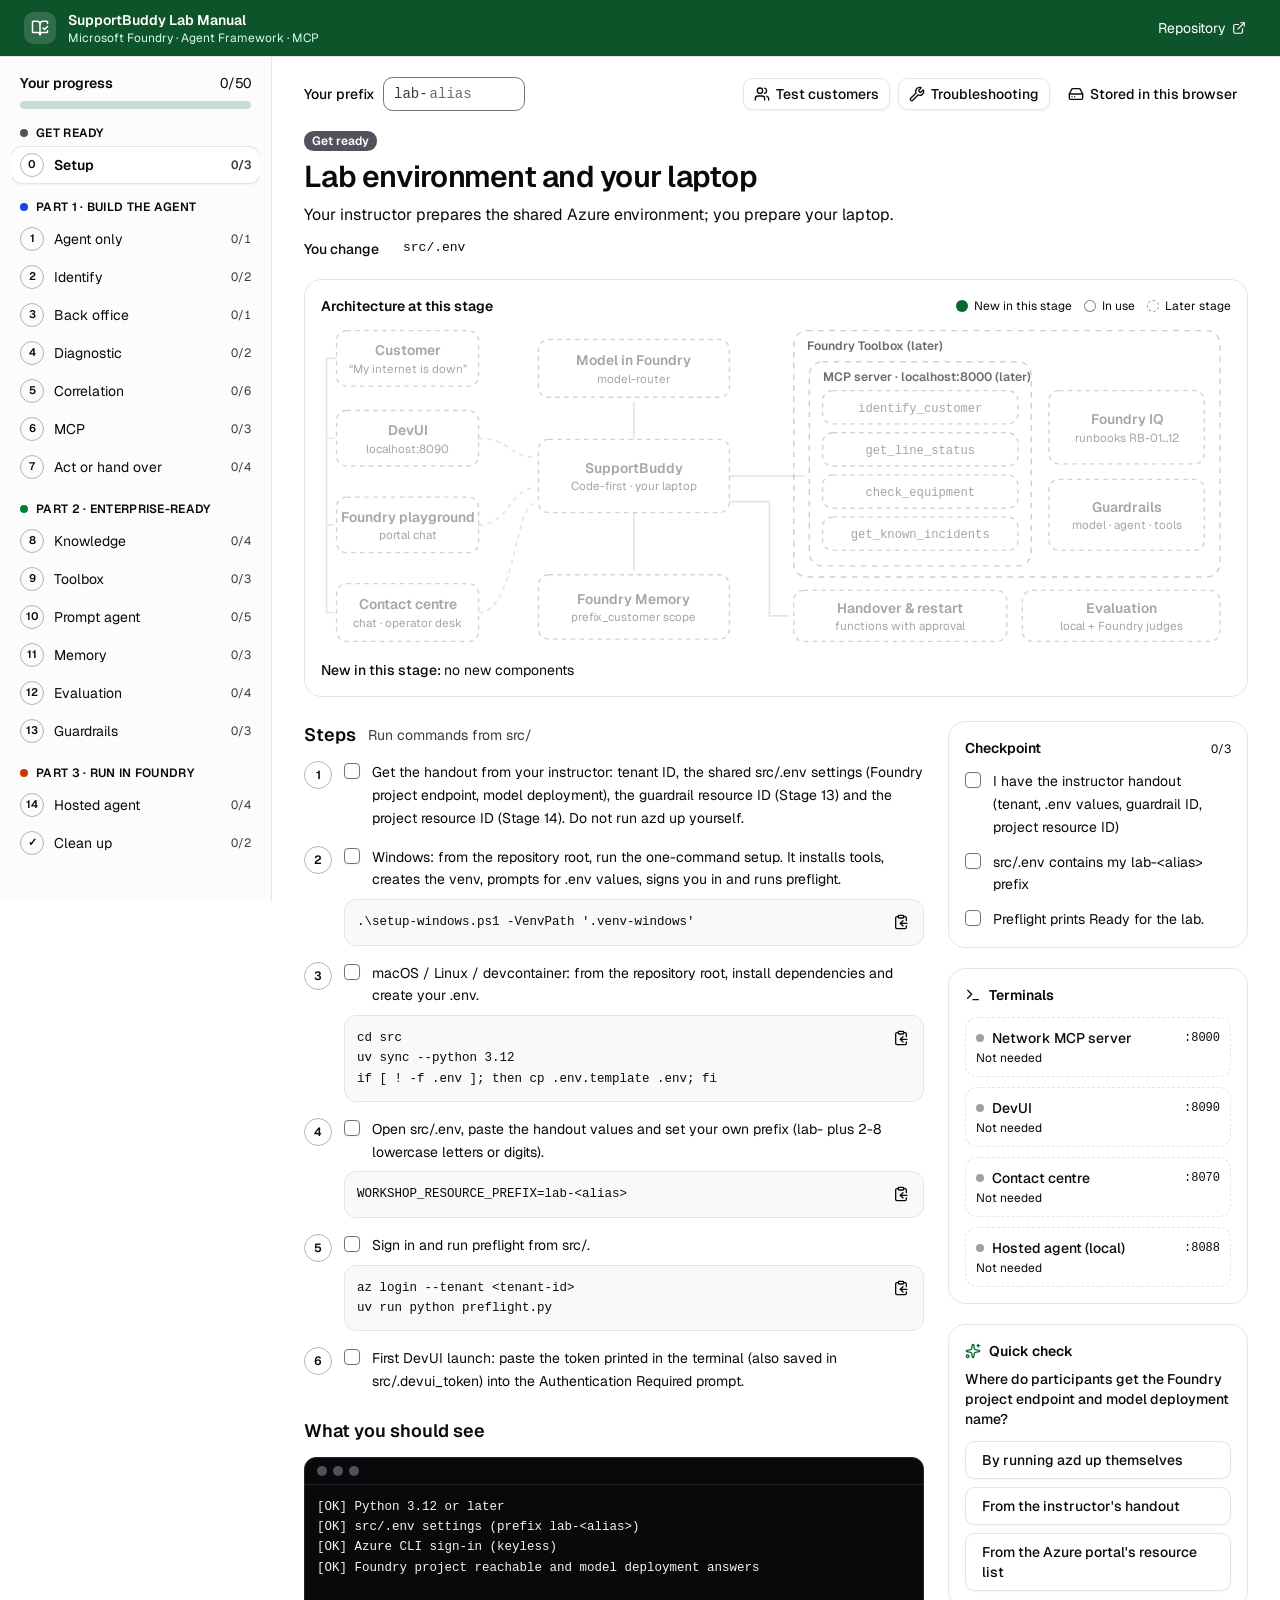
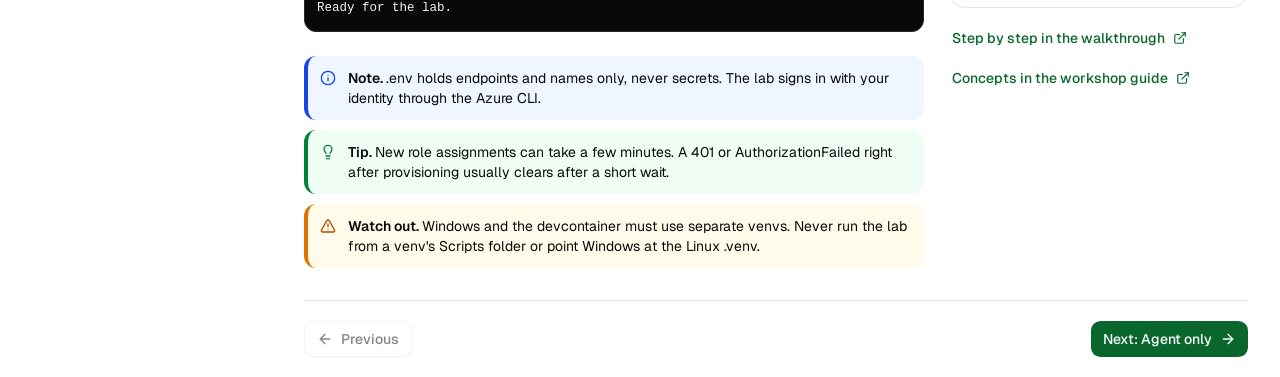
==== commit e70e2f77: "Update interactive lab manual - Each stage links to its step-by-step section in docs/walkthrough.md " ====
--- a/lab-manual/index.html
+++ b/lab-manual/index.html
@@ -6,7 +6,7 @@
     <meta name="color-scheme" content="light dark" />
     <title>SupportBuddy lab manual</title>
     <meta name="description" content="Step-by-step participant guide for the SupportBuddy Microsoft Foundry agents workshop." />
-    <script type="module" crossorigin src="./assets/index-DLdV7Hp9.js"></script>
+    <script type="module" crossorigin src="./assets/index-B4-z4SDC.js"></script>
     <link rel="stylesheet" crossorigin href="./assets/index-BqNUAsGU.css">
   </head>
   <body>
